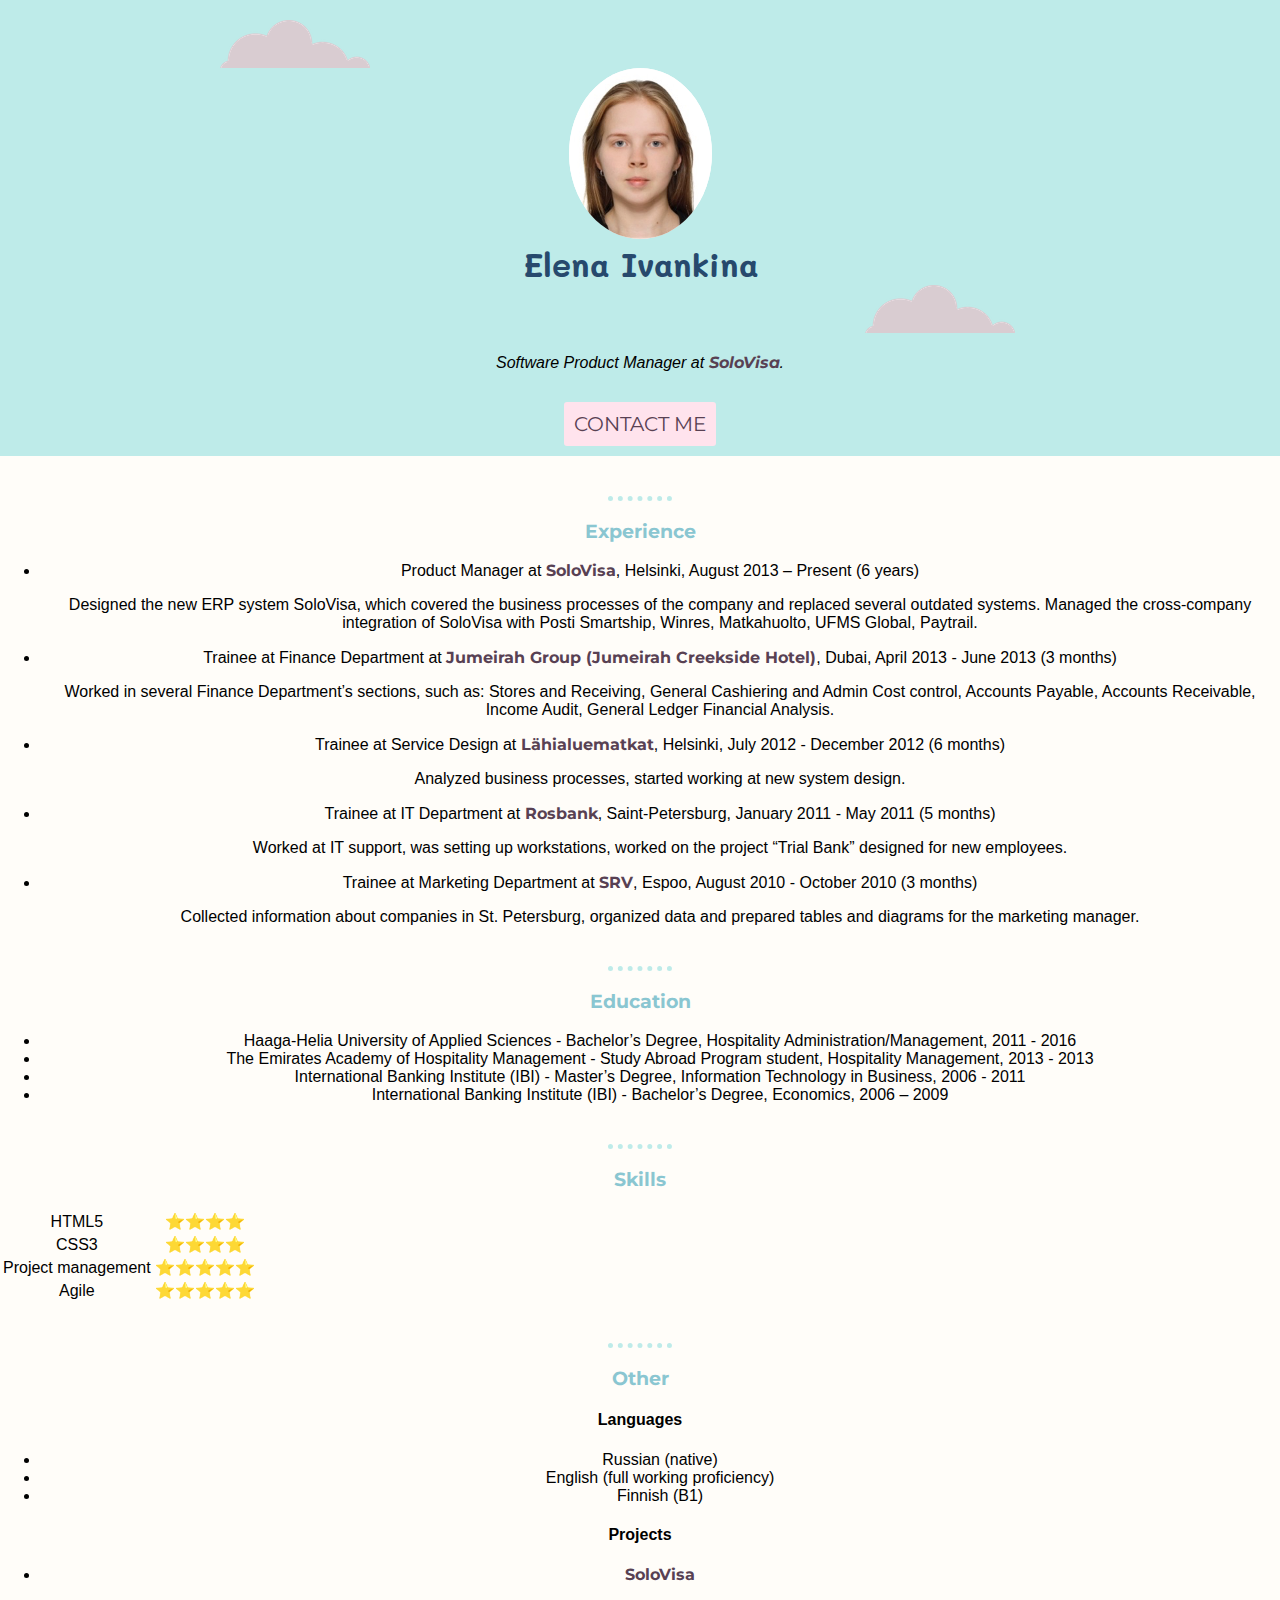
==== index.html @ 60707414 "Added more design again" ====
<!DOCTYPE html>
<html lang="en" dir="ltr">



<head>
  <meta charset="utf-8">
  <title>Elena Ivankina - personal website</title>
  <link rel="stylesheet" href="css/styles.css" type="text/css">
  <link rel="icon" href="img/favicon.ico">
  <link href="https://fonts.googleapis.com/css?family=Mali|Montserrat&display=swap" rel="stylesheet">
</head>

<body>

  <div class="top-container">
    <img src="img/cloud.png" alt="cloud-image" class="top-cloud">
    <img class="id-photo" src="img/Picture1.png" alt="Elena Ivankina picture">
    <h1>Elena Ivankina</h1>
        <img src="img/cloud.png" alt="cloud-image" class="bottom-cloud">
    <p class="subheading"><em>Software Product Manager at <strong><a href="https://solovisa.fi">SoloVisa</a></strong>.</em></p>
    <a href="contacts.html" class="contact-button">CONTACT ME</a>


    <!--  <img src="img/mountain.png" alt="mountain-image">  -->

  </div>

  <div class="middle-container">

  </div>

  <div class="bottom-container">

  </div>


  <hr>

  <h3>Experience</h3>

  <ul>
    <li>Product Manager at <a href="https://solovisa.fi">SoloVisa</a>, Helsinki, August 2013 – Present (6 years)</li>
    <p>Designed the new ERP system SoloVisa, which covered the business processes of the company and replaced several outdated systems. Managed the cross-company integration of SoloVisa with Posti Smartship, Winres,
      Matkahuolto, UFMS Global, Paytrail.</p>
    <li>Trainee at Finance Department at <a href="https://www.jumeirah.com/en/stay/dubai/jumeirah-creekside-hotel">Jumeirah Group (Jumeirah Creekside Hotel)</a>, Dubai, April 2013 - June 2013 (3 months)</li>
    <p>Worked in several Finance Department’s sections, such as: Stores and Receiving, General Cashiering and Admin Cost control, Accounts Payable, Accounts Receivable, Income Audit, General Ledger Financial Analysis.</p>
    <li>Trainee at Service Design at <a href="https://www.lahialuematkat.fi/">Lähialuematkat</a>, Helsinki, July 2012 - December 2012 (6 months)</li>
    <p>Analyzed business processes, started working at new system design.</p>
    <li>Trainee at IT Department at <a href="https://www.rosbank.ru/">Rosbank</a>, Saint-Petersburg, January 2011 - May 2011 (5 months)</li>
    <p>Worked at IT support, was setting up workstations, worked on the project “Trial Bank” designed for new employees.</p>
    <li>Trainee at Marketing Department at <a href="https://www.srv.fi/">SRV</a>, Espoo, August 2010 - October 2010 (3 months)</li>
    <p>Collected information about companies in St. Petersburg, organized data and prepared tables and diagrams for the marketing manager.</p>
  </ul>

  <hr>

  <h3>Education</h3>
  <ul>
    <li>Haaga-Helia University of Applied Sciences - Bachelor’s Degree, Hospitality Administration/Management, 2011 - 2016 </li>
    <li>The Emirates Academy of Hospitality Management - Study Abroad Program student, Hospitality Management, 2013 - 2013</li>
    <li>International Banking Institute (IBI) - Master’s Degree, Information Technology in Business, 2006 - 2011</li>
    <li>International Banking Institute (IBI) - Bachelor’s Degree, Economics, 2006 – 2009</li>
  </ul>

  <hr>

  <h3>Skills</h3>

  <table>
    <thead>

    </thead>
    <tbody>
      <tr>
        <td>HTML5</td>
        <td>⭐⭐⭐⭐</td>
      </tr>
      <tr>
        <td>CSS3</td>
        <td>⭐⭐⭐⭐</td>
      </tr>
      <td>Project management</td>
      <td>⭐⭐⭐⭐⭐</td>
      <tr>
        <td>Agile</td>
        <td>⭐⭐⭐⭐⭐</td>
      </tr>
    </tbody>
    <tfoot>

    </tfoot>
  </table>

  <hr>

  <h3>Other</h3>
  <h4>Languages</h4>
  <ul>
    <li>Russian (native)</li>
    <li>English (full working proficiency)</li>
    <li>Finnish (B1)</li>
  </ul>
  <h4>Projects</h4>
  <ul>
    <li><a href="https://solovisa.fi/orders">SoloVisa</a></li>
  </ul>




</body>

</html>
---- css/styles.css ----
/* ############### TAG SELECTORS ############### */
body {
  background-color: #fffdf9;
  font-family: brandon-grotesque, HelveticaNeue-Light, "Helvetica Neue Light", "Helvetica Neue", Helvetica, Arial, "Lucida Grande", sans-serif;
  margin: 0;
  text-align: center;
}

hr {
  border-style: dotted none none;
  border-color: #beebe9;
  border-width: 5px;
  width: 5%;
  margin-top: 40px;
}

h1 {
  color: #27496d;
  margin-top: 0;
  margin-bottom: 0;
  font-family: 'Mali', cursive;
}

h3 {
  color: #8ac6d1;
  font-family: 'Montserrat', sans-serif;
}

h2 {
  font-family: 'Montserrat', sans-serif;
}

a {
  color: #584153;
  font-family: 'Montserrat', sans-serif;
  text-decoration: none;
  font-weight: bold;
}

a:hover {
  color: #af8baf;
}

/* ############### CLASS SELECTORS ############### */
.id-photo {
  border-radius: 100%;
  background-color: #ffffff;
  margin-top: 0;
  z-index: 2;
}

.contact-button {
  background-color: #ffe3ed;
  padding: 10px;
  text-decoration: none;
  font-size: 20px;
  border-radius: 3px;
  font-weight: normal;
}

.subheading {
  margin-bottom: 40px;
}

.contact-button:hover {
  background-color: #f6acc8;
  color: #584153;
}

.top-container {
  background-color: #beebe9;
  position: relative;
  padding: 20px;
}

.middle-container {}

.bottom-container {}

.bottom-cloud {
  display: inline-block;
  margin: 0;
  left: 300px;
  position: relative;
}

.top-cloud {
  display: block;
  margin: 0;
  left: 200px;
  position: relative;
}
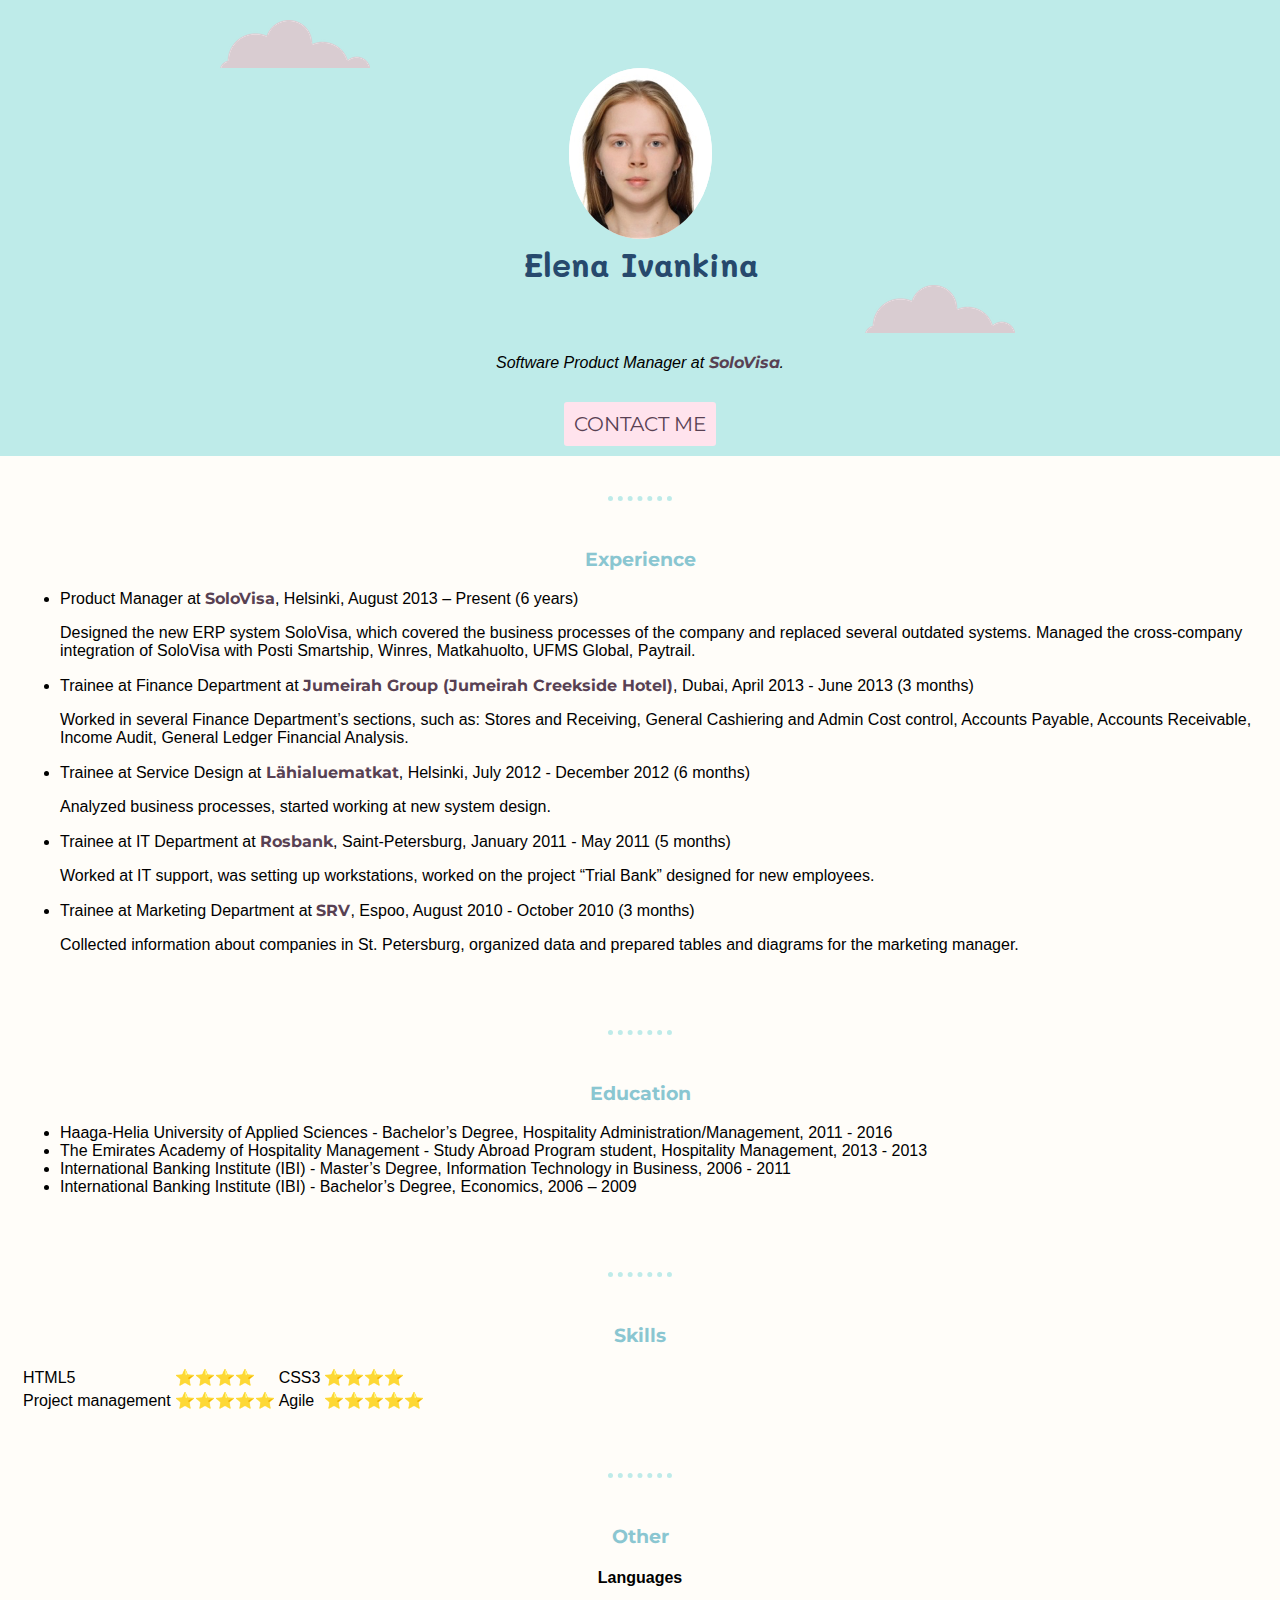
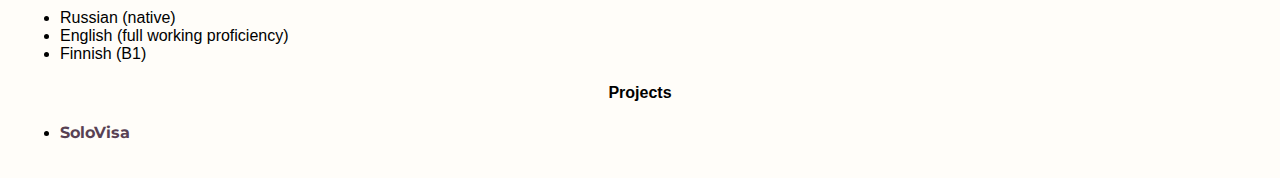
==== commit 9894373d: "Put texts into divs" ====
--- a/index.html
+++ b/index.html
@@ -1,7 +1,5 @@
 <!DOCTYPE html>
 <html lang="en" dir="ltr">
-
-
 
 <head>
   <meta charset="utf-8">
@@ -17,97 +15,85 @@
     <img src="img/cloud.png" alt="cloud-image" class="top-cloud">
     <img class="id-photo" src="img/Picture1.png" alt="Elena Ivankina picture">
     <h1>Elena Ivankina</h1>
-        <img src="img/cloud.png" alt="cloud-image" class="bottom-cloud">
+    <img src="img/cloud.png" alt="cloud-image" class="bottom-cloud">
     <p class="subheading"><em>Software Product Manager at <strong><a href="https://solovisa.fi">SoloVisa</a></strong>.</em></p>
     <a href="contacts.html" class="contact-button">CONTACT ME</a>
 
-
-    <!--  <img src="img/mountain.png" alt="mountain-image">  -->
-
   </div>
-
-  <div class="middle-container">
-
-  </div>
-
-  <div class="bottom-container">
-
-  </div>
-
 
   <hr>
 
-  <h3>Experience</h3>
-
-  <ul>
-    <li>Product Manager at <a href="https://solovisa.fi">SoloVisa</a>, Helsinki, August 2013 – Present (6 years)</li>
-    <p>Designed the new ERP system SoloVisa, which covered the business processes of the company and replaced several outdated systems. Managed the cross-company integration of SoloVisa with Posti Smartship, Winres,
-      Matkahuolto, UFMS Global, Paytrail.</p>
-    <li>Trainee at Finance Department at <a href="https://www.jumeirah.com/en/stay/dubai/jumeirah-creekside-hotel">Jumeirah Group (Jumeirah Creekside Hotel)</a>, Dubai, April 2013 - June 2013 (3 months)</li>
-    <p>Worked in several Finance Department’s sections, such as: Stores and Receiving, General Cashiering and Admin Cost control, Accounts Payable, Accounts Receivable, Income Audit, General Ledger Financial Analysis.</p>
-    <li>Trainee at Service Design at <a href="https://www.lahialuematkat.fi/">Lähialuematkat</a>, Helsinki, July 2012 - December 2012 (6 months)</li>
-    <p>Analyzed business processes, started working at new system design.</p>
-    <li>Trainee at IT Department at <a href="https://www.rosbank.ru/">Rosbank</a>, Saint-Petersburg, January 2011 - May 2011 (5 months)</li>
-    <p>Worked at IT support, was setting up workstations, worked on the project “Trial Bank” designed for new employees.</p>
-    <li>Trainee at Marketing Department at <a href="https://www.srv.fi/">SRV</a>, Espoo, August 2010 - October 2010 (3 months)</li>
-    <p>Collected information about companies in St. Petersburg, organized data and prepared tables and diagrams for the marketing manager.</p>
-  </ul>
+  <div class="experience-container">
+    <h3>Experience</h3>
+    <ul>
+      <li>Product Manager at <a href="https://solovisa.fi">SoloVisa</a>, Helsinki, August 2013 – Present (6 years)</li>
+      <p>Designed the new ERP system SoloVisa, which covered the business processes of the company and replaced several outdated systems. Managed the cross-company integration of SoloVisa with Posti Smartship, Winres,
+        Matkahuolto, UFMS Global, Paytrail.</p>
+      <li>Trainee at Finance Department at <a href="https://www.jumeirah.com/en/stay/dubai/jumeirah-creekside-hotel">Jumeirah Group (Jumeirah Creekside Hotel)</a>, Dubai, April 2013 - June 2013 (3 months)</li>
+      <p>Worked in several Finance Department’s sections, such as: Stores and Receiving, General Cashiering and Admin Cost control, Accounts Payable, Accounts Receivable, Income Audit, General Ledger Financial Analysis.</p>
+      <li>Trainee at Service Design at <a href="https://www.lahialuematkat.fi/">Lähialuematkat</a>, Helsinki, July 2012 - December 2012 (6 months)</li>
+      <p>Analyzed business processes, started working at new system design.</p>
+      <li>Trainee at IT Department at <a href="https://www.rosbank.ru/">Rosbank</a>, Saint-Petersburg, January 2011 - May 2011 (5 months)</li>
+      <p>Worked at IT support, was setting up workstations, worked on the project “Trial Bank” designed for new employees.</p>
+      <li>Trainee at Marketing Department at <a href="https://www.srv.fi/">SRV</a>, Espoo, August 2010 - October 2010 (3 months)</li>
+      <p>Collected information about companies in St. Petersburg, organized data and prepared tables and diagrams for the marketing manager.</p>
+    </ul>
+  </div>
 
   <hr>
 
-  <h3>Education</h3>
-  <ul>
-    <li>Haaga-Helia University of Applied Sciences - Bachelor’s Degree, Hospitality Administration/Management, 2011 - 2016 </li>
-    <li>The Emirates Academy of Hospitality Management - Study Abroad Program student, Hospitality Management, 2013 - 2013</li>
-    <li>International Banking Institute (IBI) - Master’s Degree, Information Technology in Business, 2006 - 2011</li>
-    <li>International Banking Institute (IBI) - Bachelor’s Degree, Economics, 2006 – 2009</li>
-  </ul>
+  <div class="education-container">
+    <h3>Education</h3>
+    <ul>
+      <li>Haaga-Helia University of Applied Sciences - Bachelor’s Degree, Hospitality Administration/Management, 2011 - 2016 </li>
+      <li>The Emirates Academy of Hospitality Management - Study Abroad Program student, Hospitality Management, 2013 - 2013</li>
+      <li>International Banking Institute (IBI) - Master’s Degree, Information Technology in Business, 2006 - 2011</li>
+      <li>International Banking Institute (IBI) - Bachelor’s Degree, Economics, 2006 – 2009</li>
+    </ul>
+  </div>
 
   <hr>
 
-  <h3>Skills</h3>
+  <div class="skills-container">
+    <h3>Skills</h3>
 
-  <table>
-    <thead>
+    <table>
+      <thead>
 
-    </thead>
-    <tbody>
-      <tr>
-        <td>HTML5</td>
-        <td>⭐⭐⭐⭐</td>
-      </tr>
-      <tr>
-        <td>CSS3</td>
-        <td>⭐⭐⭐⭐</td>
-      </tr>
-      <td>Project management</td>
-      <td>⭐⭐⭐⭐⭐</td>
-      <tr>
+      </thead>
+      <tbody>
+        <tr>
+          <td>HTML5</td>
+          <td>⭐⭐⭐⭐</td>
+          <td>CSS3</td>
+          <td>⭐⭐⭐⭐</td>
+        </tr>
+        <td>Project management</td>
+        <td>⭐⭐⭐⭐⭐</td>
         <td>Agile</td>
         <td>⭐⭐⭐⭐⭐</td>
-      </tr>
-    </tbody>
-    <tfoot>
+      </tbody>
+      <tfoot>
 
-    </tfoot>
-  </table>
+      </tfoot>
+    </table>
+  </div>
 
   <hr>
 
-  <h3>Other</h3>
-  <h4>Languages</h4>
-  <ul>
-    <li>Russian (native)</li>
-    <li>English (full working proficiency)</li>
-    <li>Finnish (B1)</li>
-  </ul>
-  <h4>Projects</h4>
-  <ul>
-    <li><a href="https://solovisa.fi/orders">SoloVisa</a></li>
-  </ul>
-
-
-
+  <div class="other-container">
+    <h3>Other</h3>
+    <h4>Languages</h4>
+    <ul>
+      <li>Russian (native)</li>
+      <li>English (full working proficiency)</li>
+      <li>Finnish (B1)</li>
+    </ul>
+    <h4>Projects</h4>
+    <ul>
+      <li><a href="https://solovisa.fi/orders">SoloVisa</a></li>
+    </ul>
+  </div>
 
 </body>
 
--- a/css/styles.css
+++ b/css/styles.css
@@ -41,6 +41,14 @@
   color: #af8baf;
 }
 
+ul {
+  text-align: left;
+}
+
+table {
+  text-align: left;
+}
+
 /* ############### CLASS SELECTORS ############### */
 .id-photo {
   border-radius: 100%;
@@ -73,10 +81,25 @@
   padding: 20px;
 }
 
-.middle-container {}
+.experience-container {
+  position: relative;
+  padding: 20px;
+}
 
-.bottom-container {}
+.education-container {
+  position: relative;
+  padding: 20px;
+}
 
+.skills-container {
+  position: relative;
+  padding: 20px;
+}
+
+.other-container {
+  position: relative;
+  padding: 20px;
+}
 .bottom-cloud {
   display: inline-block;
   margin: 0;
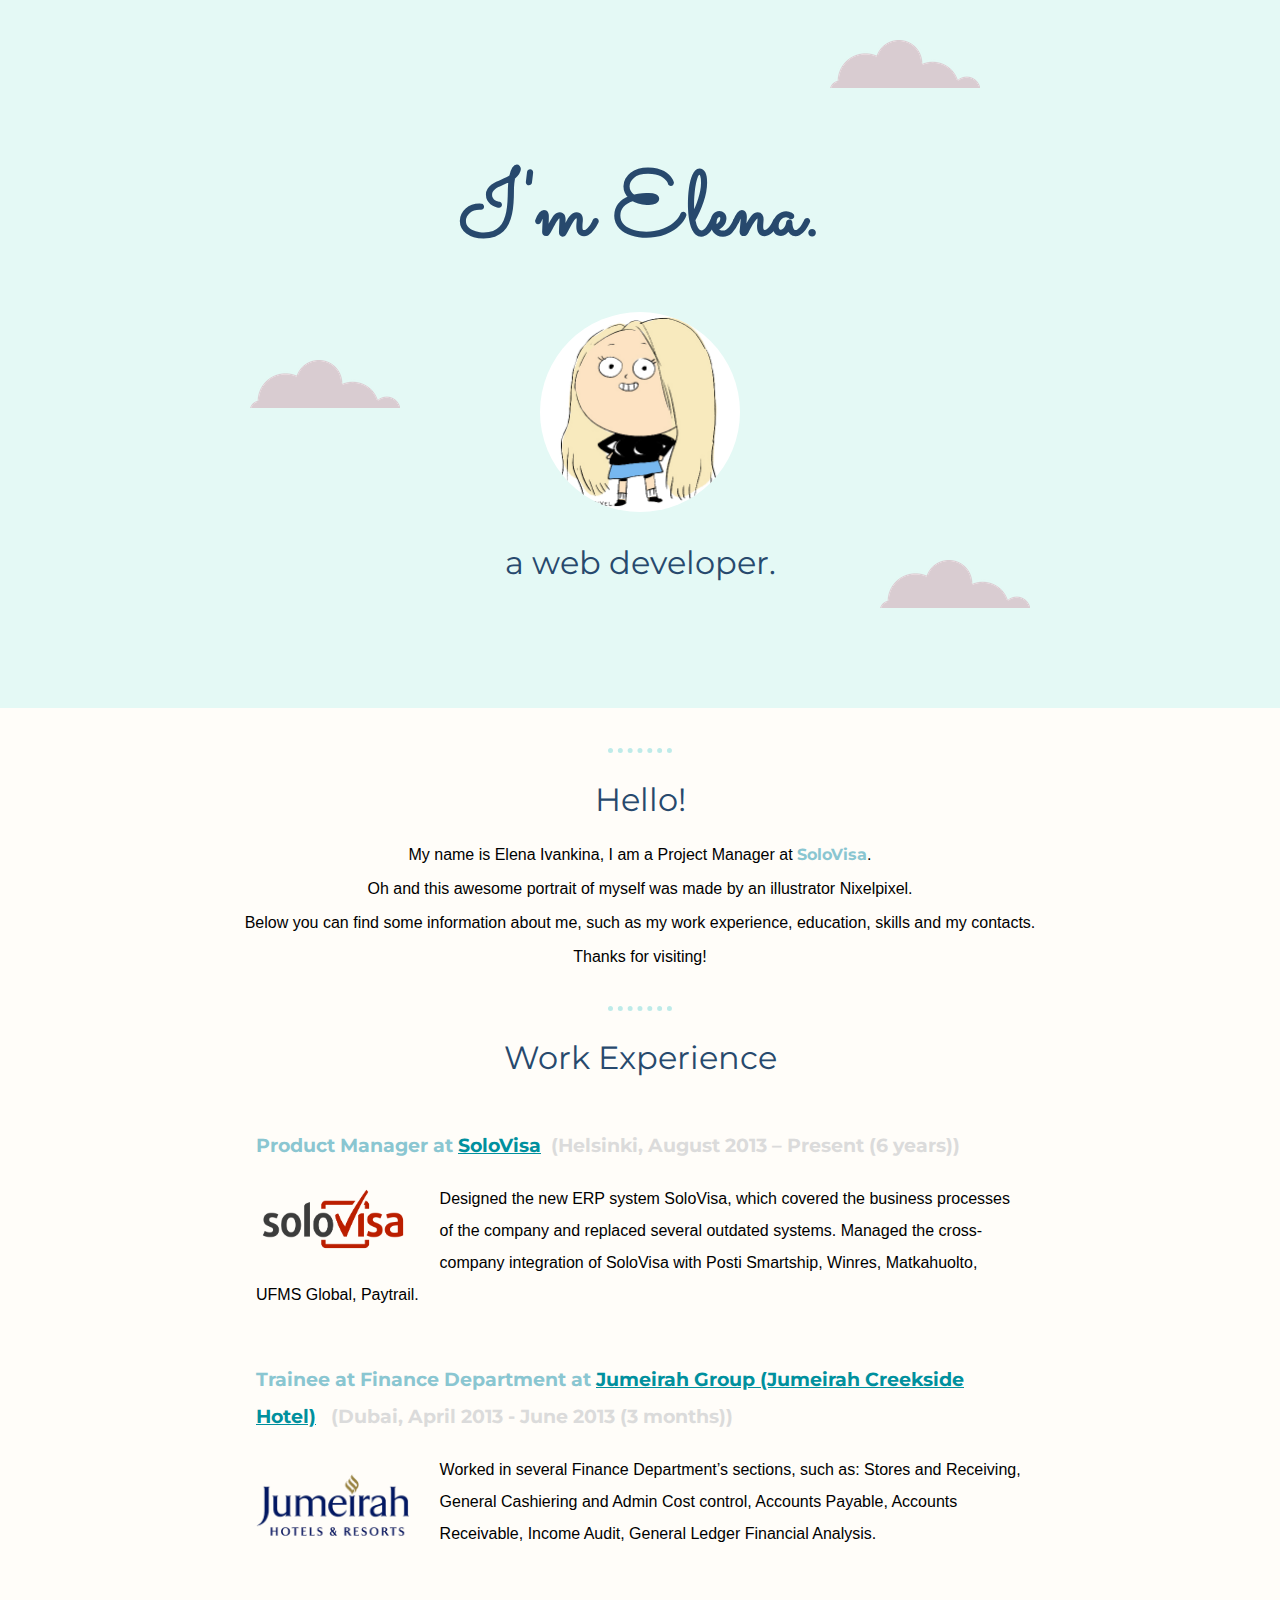
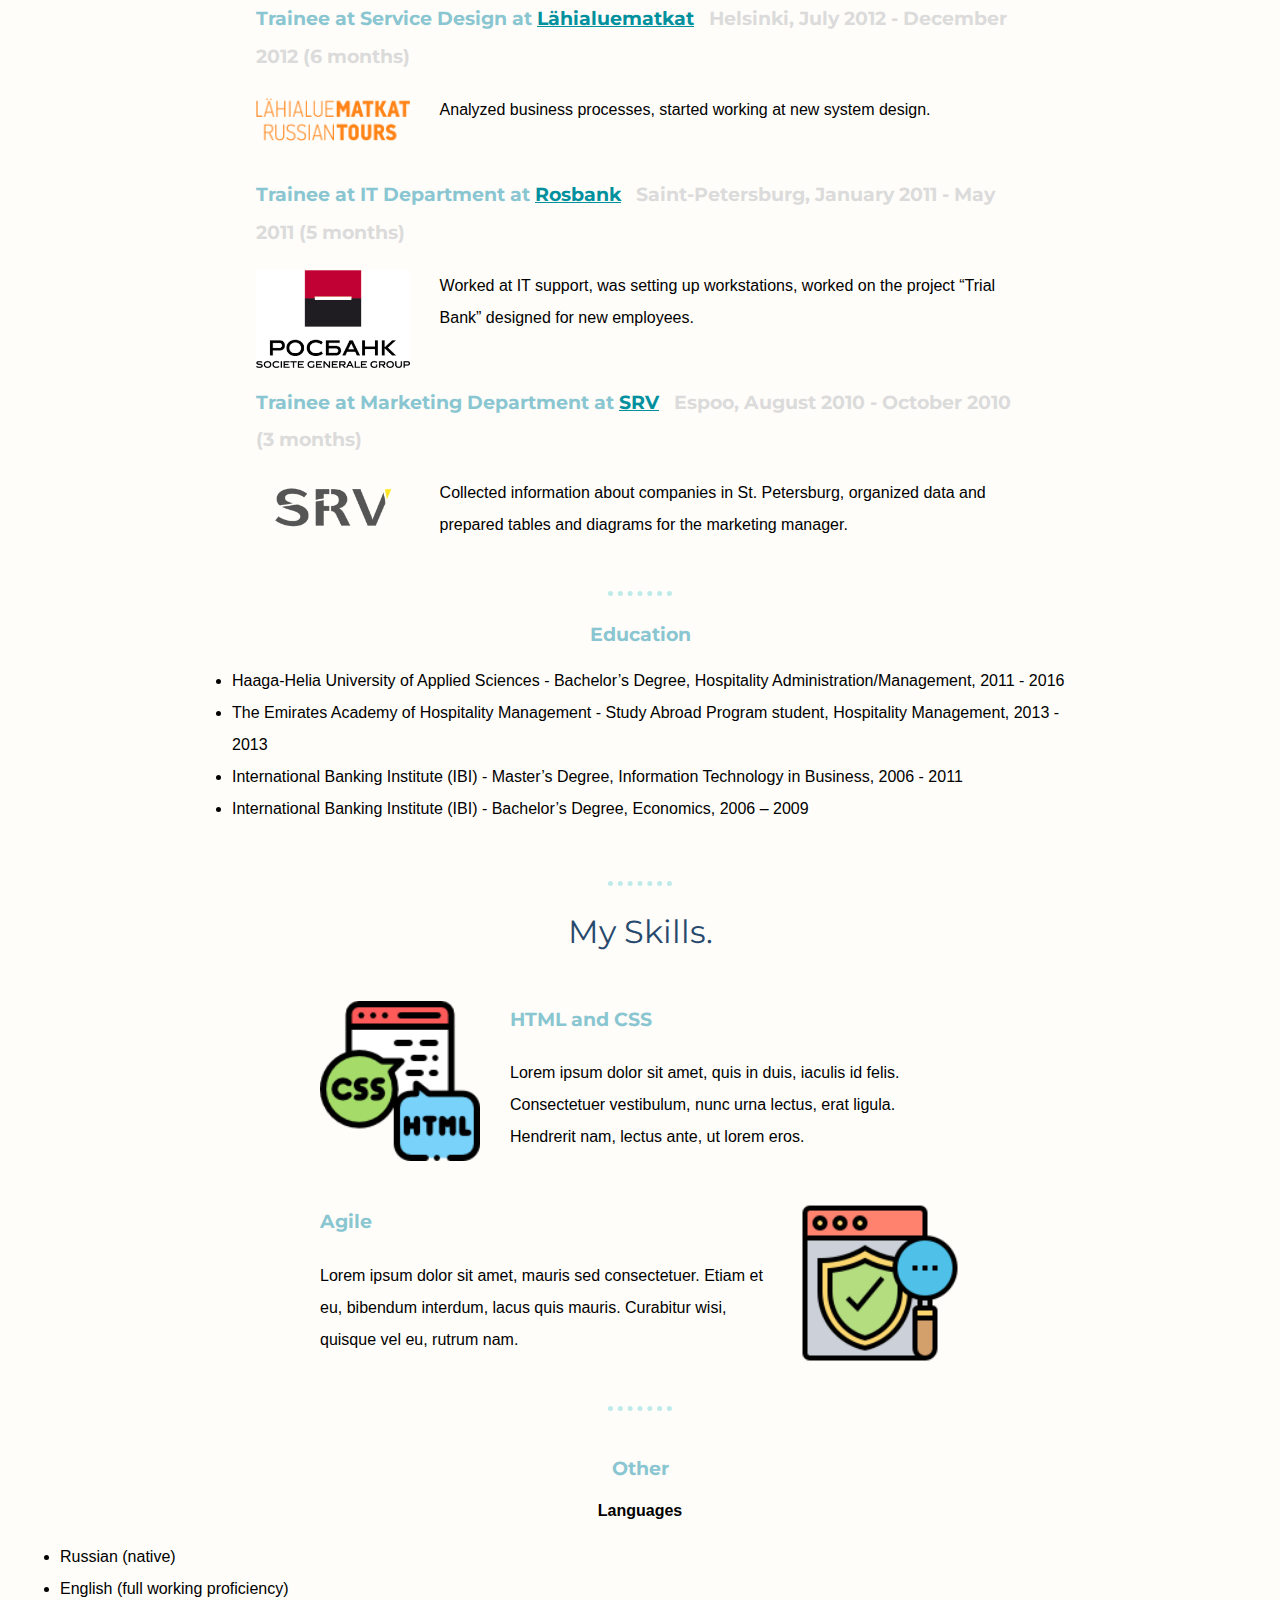
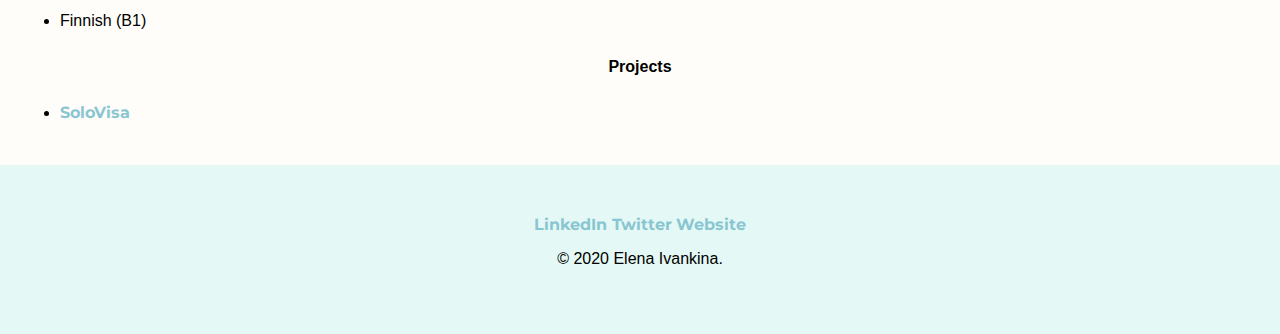
==== commit ef5ce4cd: "Changed top block and experience" ====
--- a/index.html
+++ b/index.html
@@ -6,95 +6,122 @@
   <title>Elena Ivankina - personal website</title>
   <link rel="stylesheet" href="css/styles.css" type="text/css">
   <link rel="icon" href="img/favicon.ico">
-  <link href="https://fonts.googleapis.com/css?family=Mali|Montserrat&display=swap" rel="stylesheet">
+  <link href="https://fonts.googleapis.com/css?family=Mali|Sacramento|Montserrat&display=swap" rel="stylesheet">
 </head>
 
 <body>
 
   <div class="top-container">
     <img src="img/cloud.png" alt="cloud-image" class="top-cloud">
-    <img class="id-photo" src="img/Picture1.png" alt="Elena Ivankina picture">
-    <h1>Elena Ivankina</h1>
+    <div class="title-text">
+      <h1>I'm Elena.</h1>
+      <img class="id-photo" src="img/character.png" alt="mountain-img">
+      <h2>a web developer.</h2>
+    </div>
     <img src="img/cloud.png" alt="cloud-image" class="bottom-cloud">
-    <p class="subheading"><em>Software Product Manager at <strong><a href="https://solovisa.fi">SoloVisa</a></strong>.</em></p>
-    <a href="contacts.html" class="contact-button">CONTACT ME</a>
-
+    <img src="img/cloud.png" alt="cloud-image" class="right-bottom-cloud">
   </div>
 
-  <hr>
+<hr>
 
-  <div class="experience-container">
-    <h3>Experience</h3>
-    <ul>
-      <li>Product Manager at <a href="https://solovisa.fi">SoloVisa</a>, Helsinki, August 2013 – Present (6 years)</li>
-      <p>Designed the new ERP system SoloVisa, which covered the business processes of the company and replaced several outdated systems. Managed the cross-company integration of SoloVisa with Posti Smartship, Winres,
-        Matkahuolto, UFMS Global, Paytrail.</p>
-      <li>Trainee at Finance Department at <a href="https://www.jumeirah.com/en/stay/dubai/jumeirah-creekside-hotel">Jumeirah Group (Jumeirah Creekside Hotel)</a>, Dubai, April 2013 - June 2013 (3 months)</li>
-      <p>Worked in several Finance Department’s sections, such as: Stores and Receiving, General Cashiering and Admin Cost control, Accounts Payable, Accounts Receivable, Income Audit, General Ledger Financial Analysis.</p>
-      <li>Trainee at Service Design at <a href="https://www.lahialuematkat.fi/">Lähialuematkat</a>, Helsinki, July 2012 - December 2012 (6 months)</li>
-      <p>Analyzed business processes, started working at new system design.</p>
-      <li>Trainee at IT Department at <a href="https://www.rosbank.ru/">Rosbank</a>, Saint-Petersburg, January 2011 - May 2011 (5 months)</li>
-      <p>Worked at IT support, was setting up workstations, worked on the project “Trial Bank” designed for new employees.</p>
-      <li>Trainee at Marketing Department at <a href="https://www.srv.fi/">SRV</a>, Espoo, August 2010 - October 2010 (3 months)</li>
-      <p>Collected information about companies in St. Petersburg, organized data and prepared tables and diagrams for the marketing manager.</p>
-    </ul>
+  <div class="middle-container">
+    <div class="profile">
+      <h2>Hello!</h2>
+      <p>My name is Elena Ivankina, I am a Project Manager at <a href="https://solovisa.fi">SoloVisa</a>.</p>
+      <p>Oh and this awesome portrait of myself was made by an illustrator Nixelpixel.</p>
+      <p>Below you can find some information about me, such as my work experience, education, skills and my contacts.</p>
+      <p>Thanks for visiting!</p>
+    </div>
+
+    <hr>
+
+    <div class="experience-container">
+      <h2>Work Experience</h2>
+
+
+      <div class="work-row">
+        <h3>Product Manager at <a href="https://solovisa.fi">SoloVisa</a><span class="subheading">(Helsinki, August 2013 – Present (6 years))</span></h3>
+        <img class="work-image" src="img/solovisa.png" alt="">
+        <p class="description">Designed the new ERP system SoloVisa, which covered the business processes of the company and replaced several outdated systems. Managed the cross-company integration of SoloVisa with Posti Smartship, Winres,
+          Matkahuolto, UFMS Global, Paytrail.</p>
+      </div>
+
+      <div class="work-row">
+        <h3>Trainee at Finance Department at <a href="https://www.jumeirah.com/en/stay/dubai/jumeirah-creekside-hotel">Jumeirah Group (Jumeirah Creekside Hotel)</a> <span class="subheading">(Dubai, April 2013 - June 2013 (3 months))</span></h3>
+        <img class="work-image" src="img/jumeirah.png" alt="">
+        <p class="description">Worked in several Finance Department’s sections, such as: Stores and Receiving, General Cashiering and Admin Cost control, Accounts Payable, Accounts Receivable, Income Audit, General Ledger Financial Analysis.</p>
+      </div>
+
+      <div class="work-row">
+        <h3>Trainee at Service Design at <a href="https://www.lahialuematkat.fi/">Lähialuematkat</a> <span class="subheading">Helsinki, July 2012 - December 2012 (6 months)</span></h3>
+        <img class="work-image" src="img/lahialuematkat.png" alt="">
+        <p class="description">Analyzed business processes, started working at new system design.</p>
+      </div>
+
+      <div class="work-row">
+        <h3>Trainee at IT Department at <a href="https://www.rosbank.ru/">Rosbank</a> <span class="subheading">Saint-Petersburg, January 2011 - May 2011 (5 months)</span></h3>
+        <img class="work-image" src="img/rosbank.png" alt="">
+        <p class="description">Worked at IT support, was setting up workstations, worked on the project “Trial Bank” designed for new employees.</p>
+      </div>
+
+      <div class="work-row">
+        <h3>Trainee at Marketing Department at <a href="https://www.srv.fi/">SRV</a> <span class="subheading">Espoo, August 2010 - October 2010 (3 months)</span></h3>
+        <img class="work-image" src="img/srv.png" alt="">
+        <p class="description">Collected information about companies in St. Petersburg, organized data and prepared tables and diagrams for the marketing manager.</p>
+      </div>
+
+    </div>
+
+    <hr>
+
+    <div class="education-container">
+      <h3>Education</h3>
+      <ul>
+        <li>Haaga-Helia University of Applied Sciences - Bachelor’s Degree, Hospitality Administration/Management, 2011 - 2016 </li>
+        <li>The Emirates Academy of Hospitality Management - Study Abroad Program student, Hospitality Management, 2013 - 2013</li>
+        <li>International Banking Institute (IBI) - Master’s Degree, Information Technology in Business, 2006 - 2011</li>
+        <li>International Banking Institute (IBI) - Bachelor’s Degree, Economics, 2006 – 2009</li>
+      </ul>
+    </div>
+
+    <hr>
+    <div class="skills">
+      <h2>My Skills.</h2>
+      <div class="skill-row">
+        <img class="html-image" src="img/browser.png" alt="">
+        <h3>HTML and CSS</h3>
+        <p>Lorem ipsum dolor sit amet, quis in duis, iaculis id felis. Consectetuer vestibulum, nunc urna lectus, erat ligula. Hendrerit nam, lectus ante, ut lorem eros.</p>
+      </div>
+      <div class="skill-row">
+        <img class="agile-image" src="img/agile.png" alt="">
+        <h3>Agile</h3>
+        <p>Lorem ipsum dolor sit amet, mauris sed consectetuer. Etiam et eu, bibendum interdum, lacus quis mauris. Curabitur wisi, quisque vel eu, rutrum nam.</p>
+      </div>
+    </div>
+
+    <hr>
+
+    <div class="other-container">
+      <h3>Other</h3>
+      <h4>Languages</h4>
+      <ul>
+        <li>Russian (native)</li>
+        <li>English (full working proficiency)</li>
+        <li>Finnish (B1)</li>
+      </ul>
+      <h4>Projects</h4>
+      <ul>
+        <li><a href="https://solovisa.fi/orders">SoloVisa</a></li>
+      </ul>
+    </div>
   </div>
-
-  <hr>
-
-  <div class="education-container">
-    <h3>Education</h3>
-    <ul>
-      <li>Haaga-Helia University of Applied Sciences - Bachelor’s Degree, Hospitality Administration/Management, 2011 - 2016 </li>
-      <li>The Emirates Academy of Hospitality Management - Study Abroad Program student, Hospitality Management, 2013 - 2013</li>
-      <li>International Banking Institute (IBI) - Master’s Degree, Information Technology in Business, 2006 - 2011</li>
-      <li>International Banking Institute (IBI) - Bachelor’s Degree, Economics, 2006 – 2009</li>
-    </ul>
-  </div>
-
-  <hr>
-
-  <div class="skills-container">
-    <h3>Skills</h3>
-
-    <table>
-      <thead>
-
-      </thead>
-      <tbody>
-        <tr>
-          <td>HTML5</td>
-          <td>⭐⭐⭐⭐</td>
-          <td>CSS3</td>
-          <td>⭐⭐⭐⭐</td>
-        </tr>
-        <td>Project management</td>
-        <td>⭐⭐⭐⭐⭐</td>
-        <td>Agile</td>
-        <td>⭐⭐⭐⭐⭐</td>
-      </tbody>
-      <tfoot>
-
-      </tfoot>
-    </table>
-  </div>
-
-  <hr>
-
-  <div class="other-container">
-    <h3>Other</h3>
-    <h4>Languages</h4>
-    <ul>
-      <li>Russian (native)</li>
-      <li>English (full working proficiency)</li>
-      <li>Finnish (B1)</li>
-    </ul>
-    <h4>Projects</h4>
-    <ul>
-      <li><a href="https://solovisa.fi/orders">SoloVisa</a></li>
-    </ul>
-  </div>
-
 </body>
 
+<footer>
+  <a class="footer-link" href="https://www.linkedin.com/">LinkedIn</a>
+  <a class="footer-link" href="https://twitter.com/">Twitter</a>
+  <a class="footer-link" href="https://www.appbrewery.co/">Website</a>
+  <p>© 2020 Elena Ivankina.</p>
+</footer>
+
 </html>
--- a/css/styles.css
+++ b/css/styles.css
@@ -16,9 +16,16 @@
 
 h1 {
   color: #27496d;
-  margin-top: 0;
-  margin-bottom: 0;
-  font-family: 'Mali', cursive;
+  margin: 50px auto 0 auto;
+  font-family: 'Sacramento', cursive;
+  font-size: 5.625rem;
+}
+
+h2 {
+  font-family: 'Montserrat', sans-serif;
+  font-size: 2rem;
+  color: #27496d;
+  font-weight: normal;
 }
 
 h3 {
@@ -26,15 +33,16 @@
   font-family: 'Montserrat', sans-serif;
 }
 
-h2 {
-  font-family: 'Montserrat', sans-serif;
-}
-
 a {
-  color: #584153;
+  color: #8ac6d1;
   font-family: 'Montserrat', sans-serif;
   text-decoration: none;
   font-weight: bold;
+}
+
+h3 a {
+  color: #00909e;
+  text-decoration: underline;
 }
 
 a:hover {
@@ -43,18 +51,25 @@
 
 ul {
   text-align: left;
+  line-height: 2;
 }
 
 table {
   text-align: left;
 }
 
+footer {
+  background-color: #E4F9F5;
+  position: relative;
+  padding: 50px;
+}
+
 /* ############### CLASS SELECTORS ############### */
 .id-photo {
+  height: 200px;
+  margin: 30px auto 0 auto;
   border-radius: 100%;
   background-color: #ffffff;
-  margin-top: 0;
-  z-index: 2;
 }
 
 .contact-button {
@@ -66,29 +81,28 @@
   font-weight: normal;
 }
 
-.subheading {
-  margin-bottom: 40px;
-}
-
 .contact-button:hover {
   background-color: #f6acc8;
   color: #584153;
 }
 
-.top-container {
-  background-color: #beebe9;
-  position: relative;
-  padding: 20px;
+.subheading {
+  margin-bottom: 40px;
 }
 
-.experience-container {
+.top-container {
+  background-color: #E4F9F5;
   position: relative;
-  padding: 20px;
+  padding-top: 100px;
+  padding-bottom: 100px;
 }
+
+
 
 .education-container {
   position: relative;
-  padding: 20px;
+  width: 70%;
+  display: inline-block;
 }
 
 .skills-container {
@@ -96,20 +110,66 @@
   padding: 20px;
 }
 
+.skill-row {
+  width: 50%;
+  margin: 50px auto;
+  text-align: left;
+  line-height: 2;
+}
+
+.work-row {
+  width: 60%;
+  margin: 50px auto;
+  text-align: left;
+line-height: 2;
+}
+
 .other-container {
   position: relative;
   padding: 20px;
 }
+
 .bottom-cloud {
-  display: inline-block;
-  margin: 0;
-  left: 300px;
-  position: relative;
+  position: absolute;
+  left: 250px;
+  bottom: 300px;
 }
 
+.right-bottom-cloud {
+  position: absolute;
+  right: 250px;
+  bottom: 100px;
+}
 .top-cloud {
-  display: block;
-  margin: 0;
-  left: 200px;
-  position: relative;
+  position: absolute;
+  right: 300px;
+  top: 40px;
 }
+
+.html-image {
+width: 25%;
+float: left;
+margin-right: 30px;
+}
+
+.agile-image {
+  width: 25%;
+  float: right;
+  margin-left: 30px;
+}
+
+.work-image {
+  width: 20%;
+  float: left;
+  margin-right: 30px;
+}
+
+.subheading {
+  color: #dbdbdb;
+  margin: 10px;
+}
+
+.description {
+  text-align: left;
+
+}
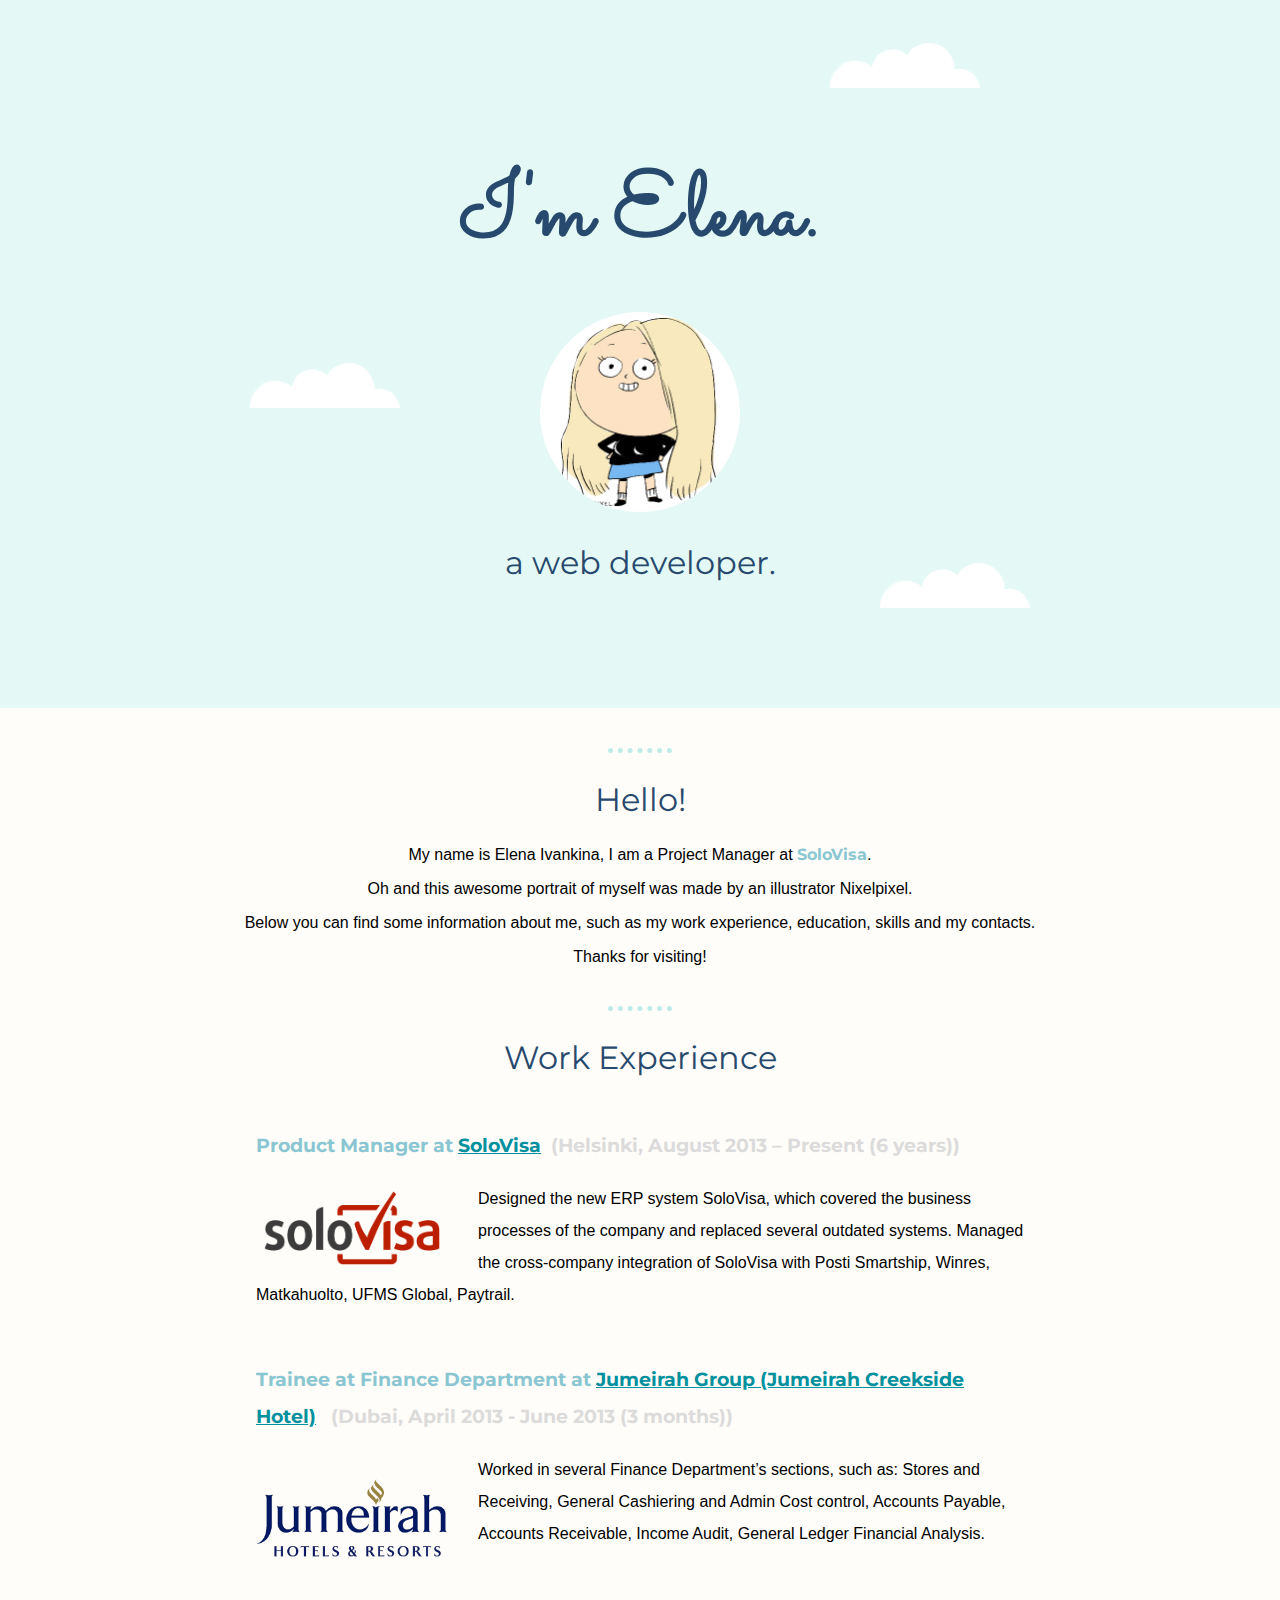
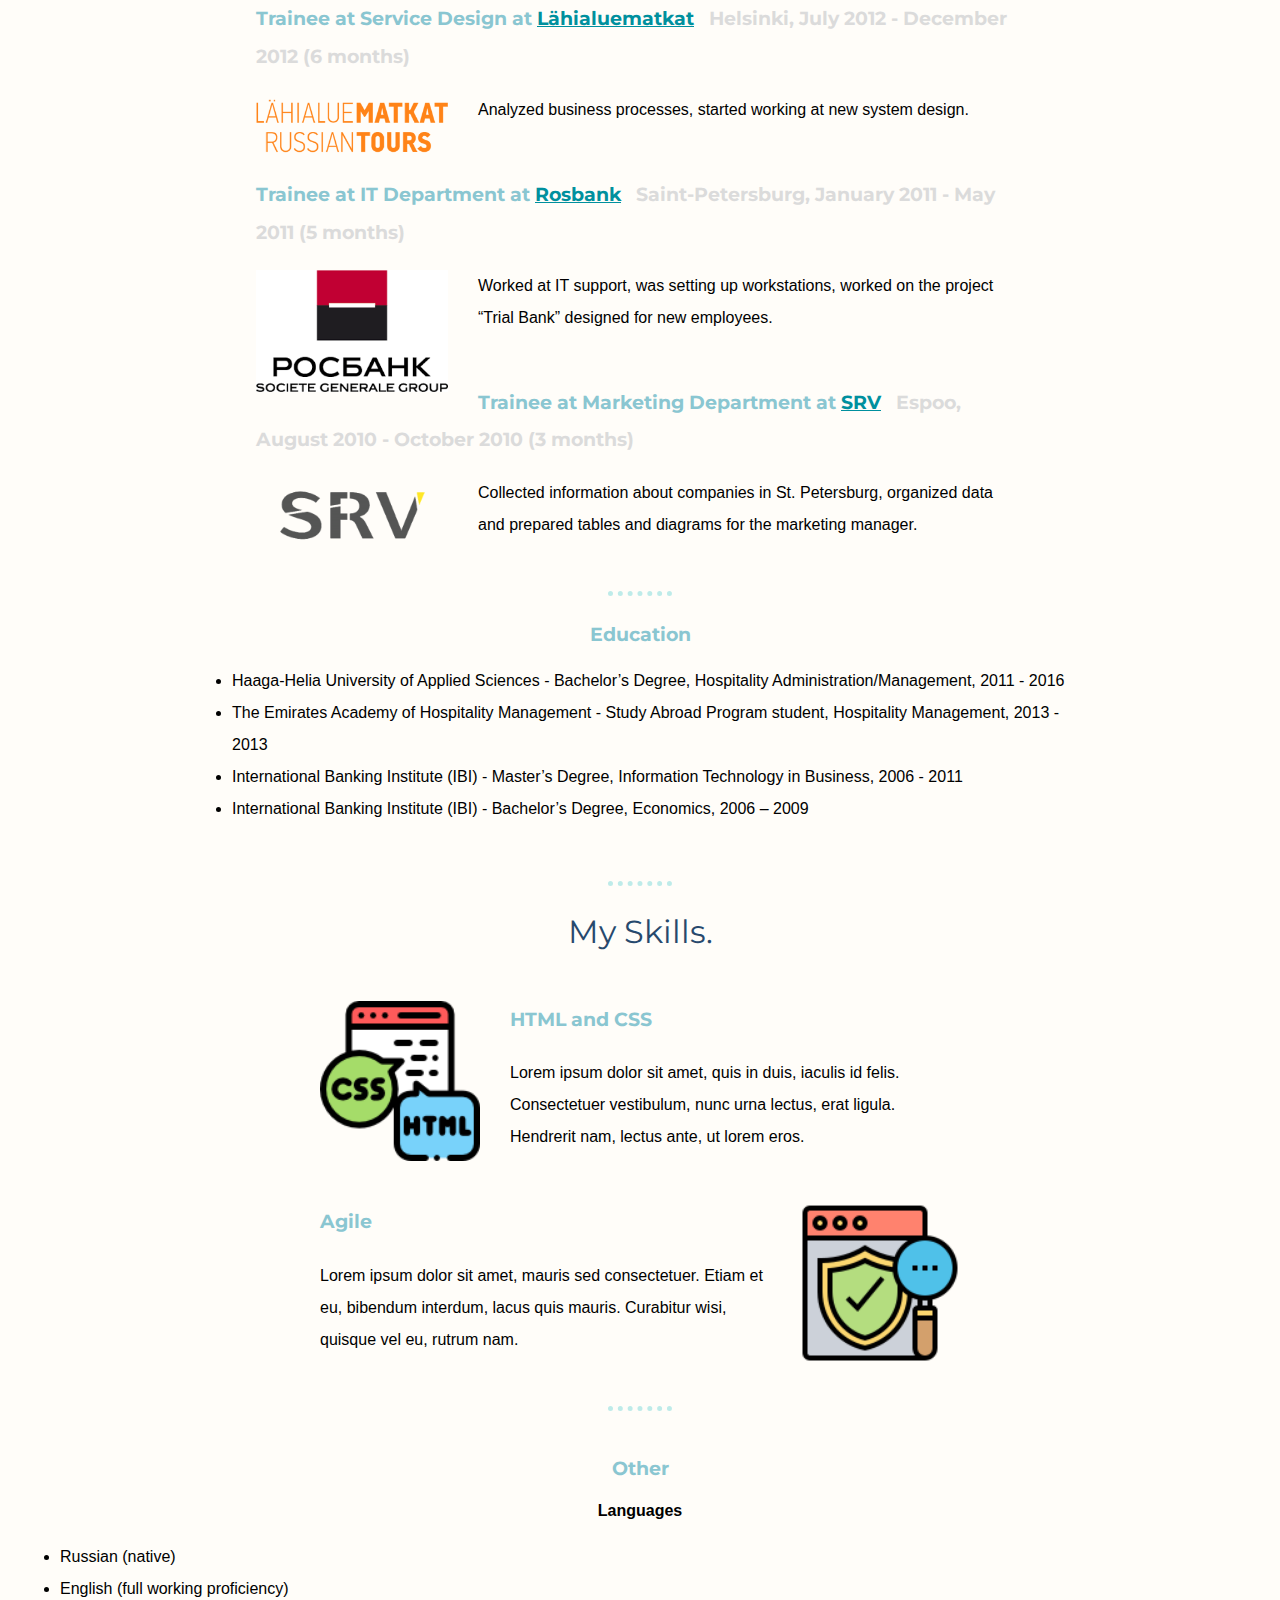
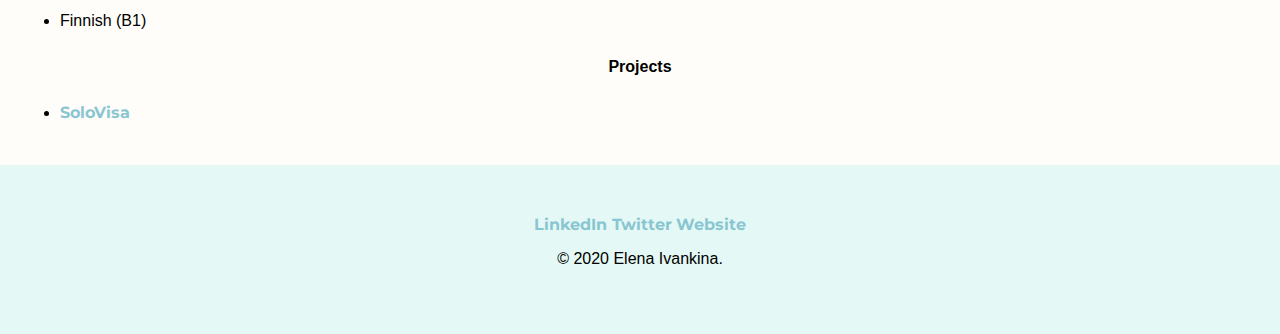
==== commit 3252d669: "Changed top block and experience" ====
--- a/index.html
+++ b/index.html
@@ -12,14 +12,14 @@
 <body>
 
   <div class="top-container">
-    <img src="img/cloud.png" alt="cloud-image" class="top-cloud">
+    <img src="img/mycloud.png" alt="cloud-image" class="top-cloud">
     <div class="title-text">
       <h1>I'm Elena.</h1>
       <img class="id-photo" src="img/character.png" alt="mountain-img">
       <h2>a web developer.</h2>
     </div>
-    <img src="img/cloud.png" alt="cloud-image" class="bottom-cloud">
-    <img src="img/cloud.png" alt="cloud-image" class="right-bottom-cloud">
+    <img src="img/mycloud.png" alt="cloud-image" class="bottom-cloud">
+    <img src="img/mycloud.png" alt="cloud-image" class="right-bottom-cloud">
   </div>
 
 <hr>
--- a/css/styles.css
+++ b/css/styles.css
@@ -159,7 +159,7 @@
 }
 
 .work-image {
-  width: 20%;
+  width: 25%;
   float: left;
   margin-right: 30px;
 }
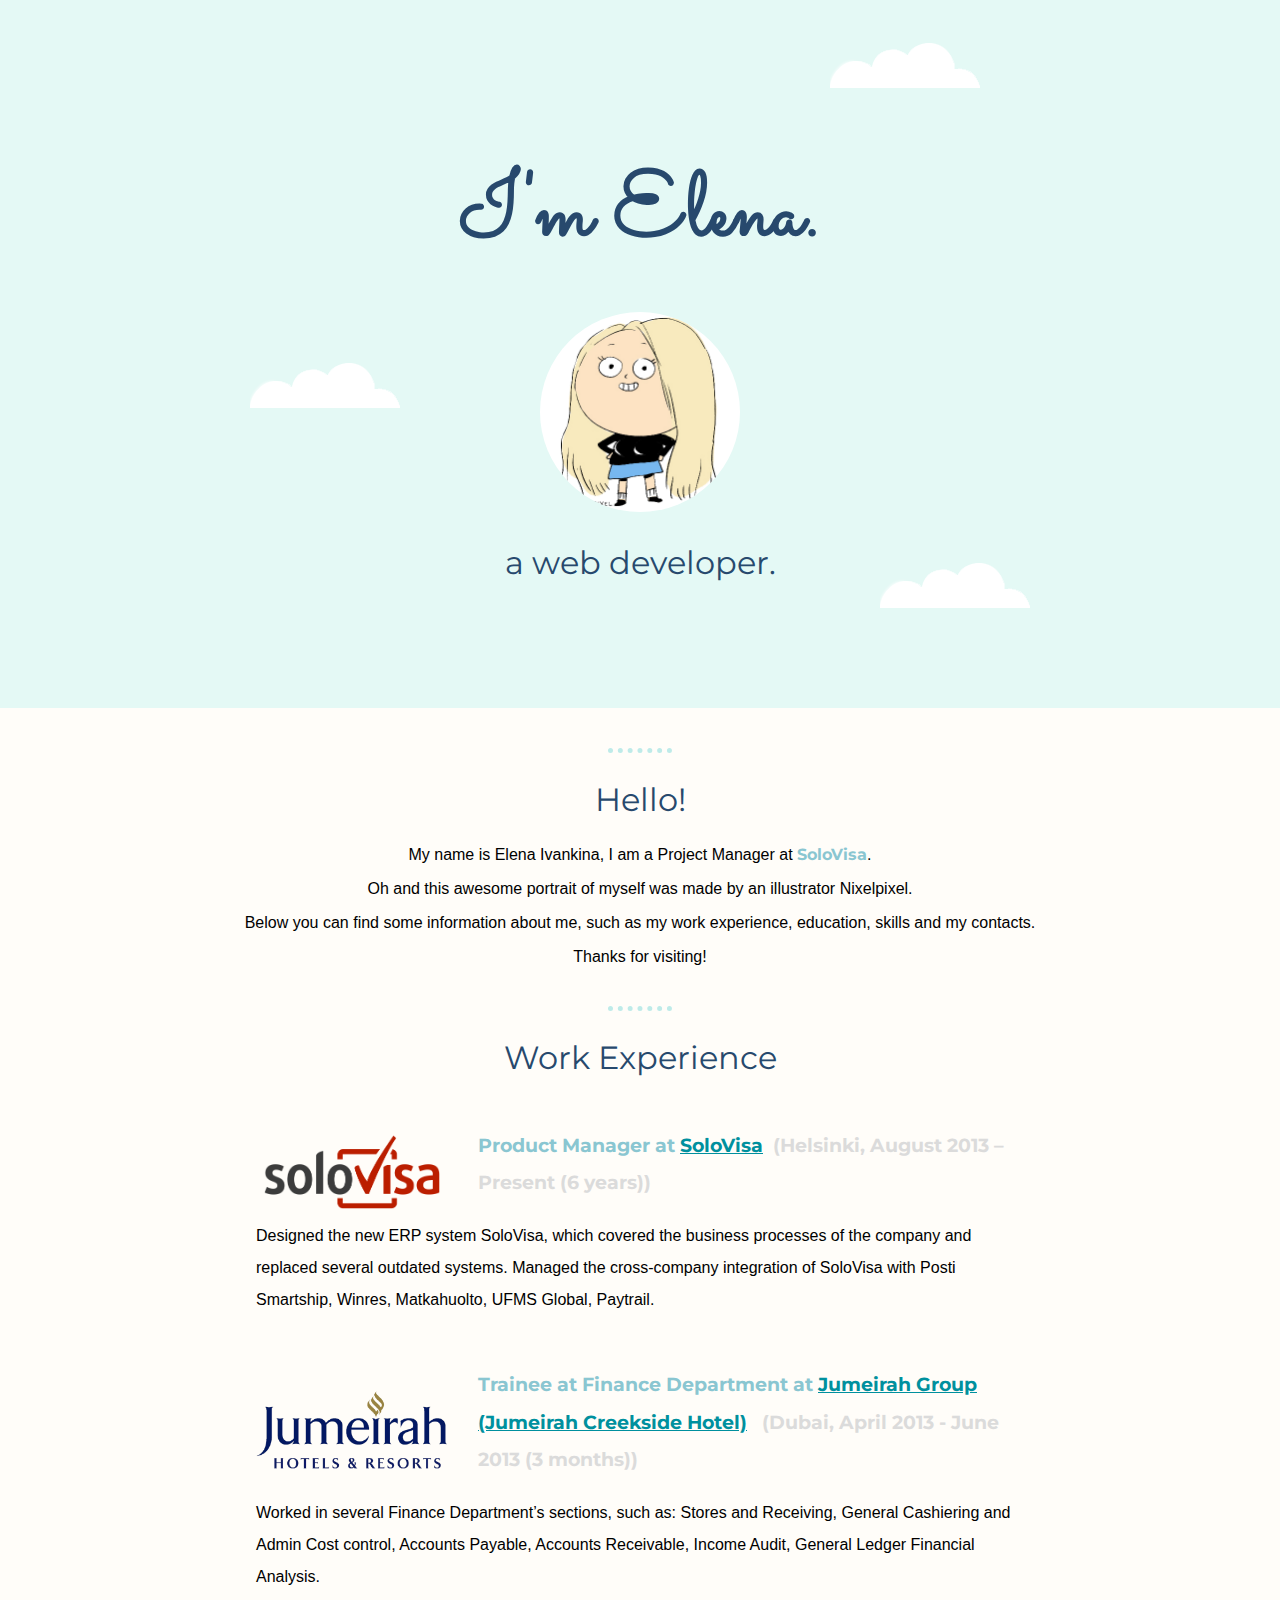
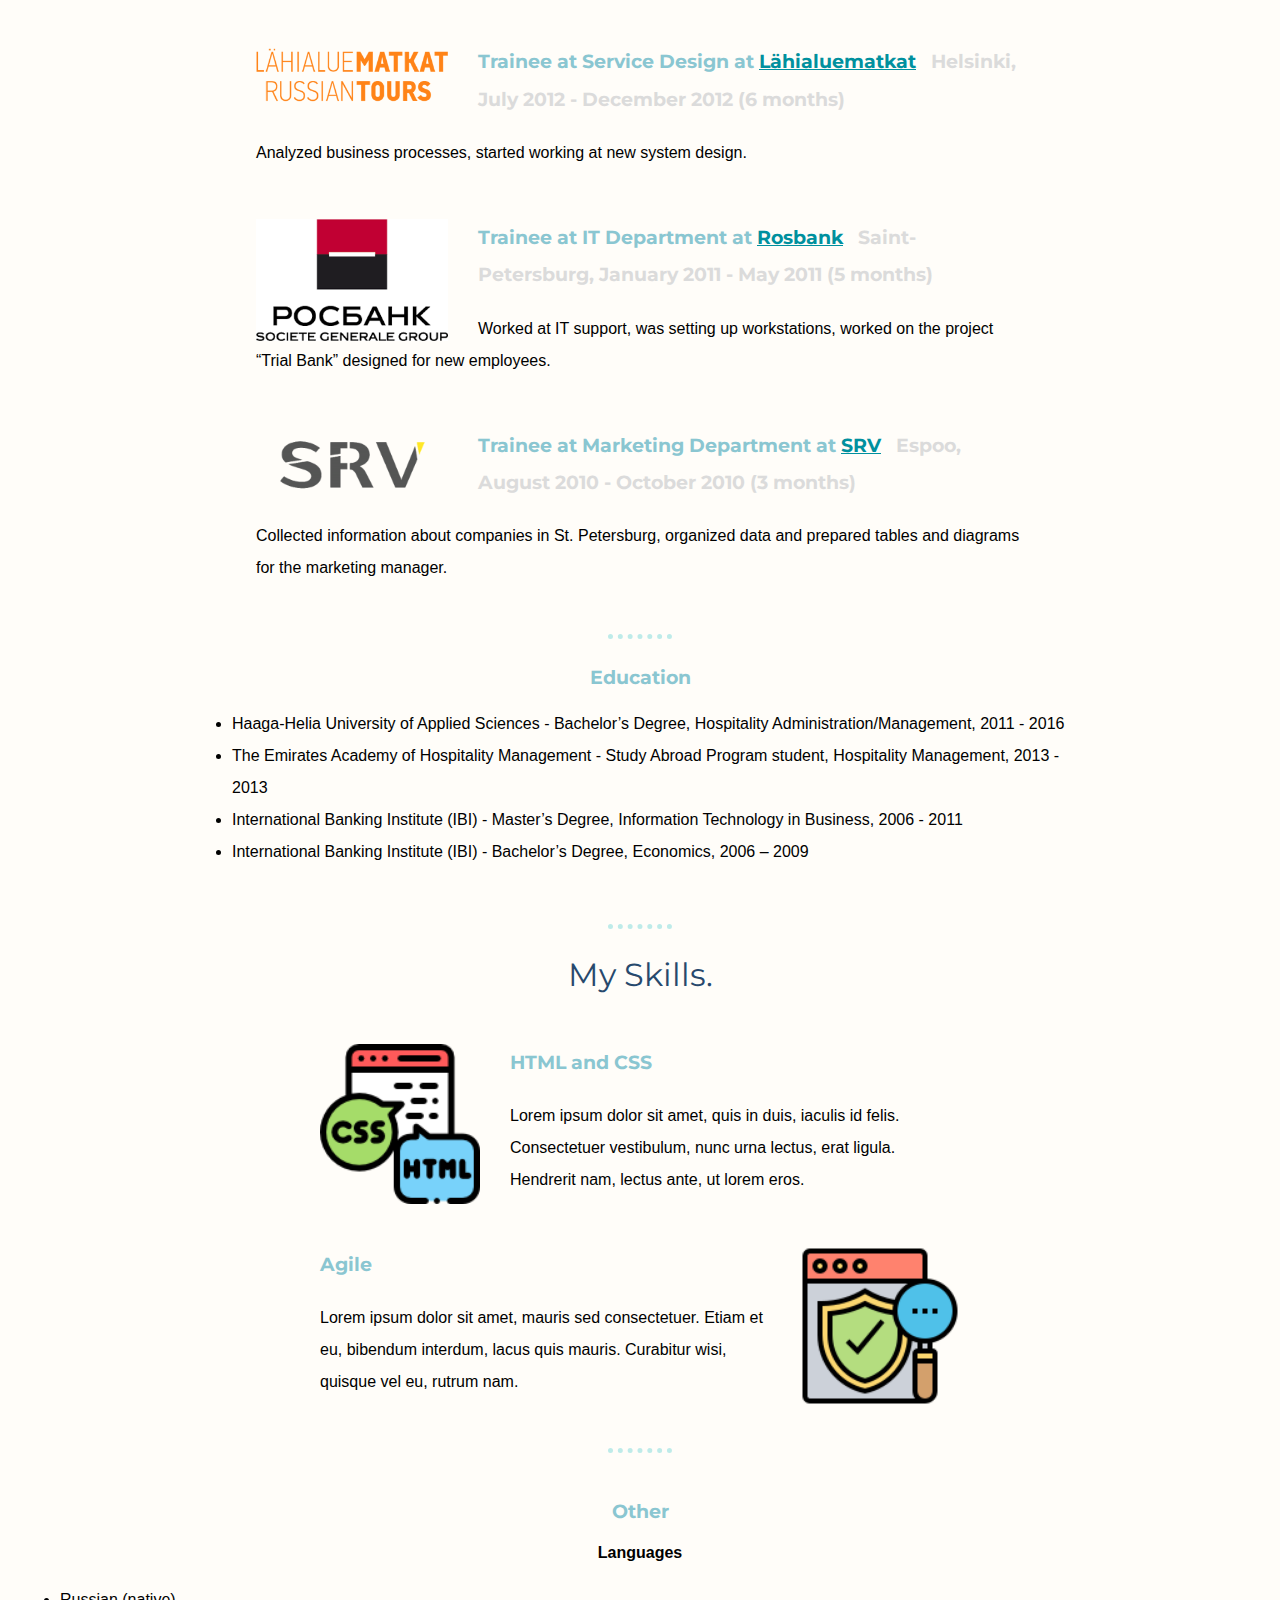
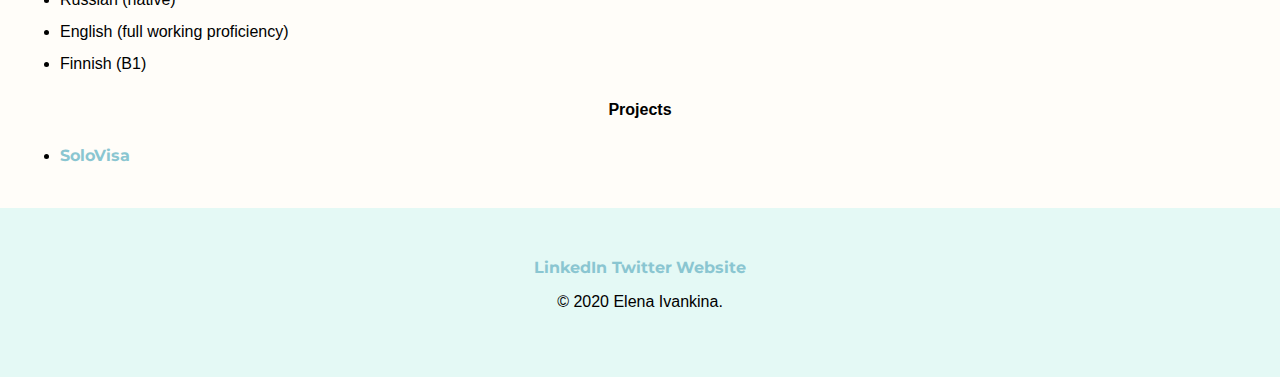
==== commit 4b4d4f9d: "Experience block changed" ====
--- a/index.html
+++ b/index.html
@@ -40,33 +40,38 @@
 
 
       <div class="work-row">
+        <img class="work-image" src="img/solovisa.png" alt="">
         <h3>Product Manager at <a href="https://solovisa.fi">SoloVisa</a><span class="subheading">(Helsinki, August 2013 – Present (6 years))</span></h3>
-        <img class="work-image" src="img/solovisa.png" alt="">
+
         <p class="description">Designed the new ERP system SoloVisa, which covered the business processes of the company and replaced several outdated systems. Managed the cross-company integration of SoloVisa with Posti Smartship, Winres,
           Matkahuolto, UFMS Global, Paytrail.</p>
       </div>
 
       <div class="work-row">
+          <img class="work-image" src="img/jumeirah.png" alt="">
         <h3>Trainee at Finance Department at <a href="https://www.jumeirah.com/en/stay/dubai/jumeirah-creekside-hotel">Jumeirah Group (Jumeirah Creekside Hotel)</a> <span class="subheading">(Dubai, April 2013 - June 2013 (3 months))</span></h3>
-        <img class="work-image" src="img/jumeirah.png" alt="">
+
         <p class="description">Worked in several Finance Department’s sections, such as: Stores and Receiving, General Cashiering and Admin Cost control, Accounts Payable, Accounts Receivable, Income Audit, General Ledger Financial Analysis.</p>
       </div>
 
       <div class="work-row">
+          <img class="work-image" src="img/lahialuematkat.png" alt="">
         <h3>Trainee at Service Design at <a href="https://www.lahialuematkat.fi/">Lähialuematkat</a> <span class="subheading">Helsinki, July 2012 - December 2012 (6 months)</span></h3>
-        <img class="work-image" src="img/lahialuematkat.png" alt="">
+
         <p class="description">Analyzed business processes, started working at new system design.</p>
       </div>
 
       <div class="work-row">
+        <img class="work-image" src="img/rosbank.png" alt="">
         <h3>Trainee at IT Department at <a href="https://www.rosbank.ru/">Rosbank</a> <span class="subheading">Saint-Petersburg, January 2011 - May 2011 (5 months)</span></h3>
-        <img class="work-image" src="img/rosbank.png" alt="">
+
         <p class="description">Worked at IT support, was setting up workstations, worked on the project “Trial Bank” designed for new employees.</p>
       </div>
 
       <div class="work-row">
+        <img class="work-image" src="img/srv.png" alt="">
         <h3>Trainee at Marketing Department at <a href="https://www.srv.fi/">SRV</a> <span class="subheading">Espoo, August 2010 - October 2010 (3 months)</span></h3>
-        <img class="work-image" src="img/srv.png" alt="">
+
         <p class="description">Collected information about companies in St. Petersburg, organized data and prepared tables and diagrams for the marketing manager.</p>
       </div>
 
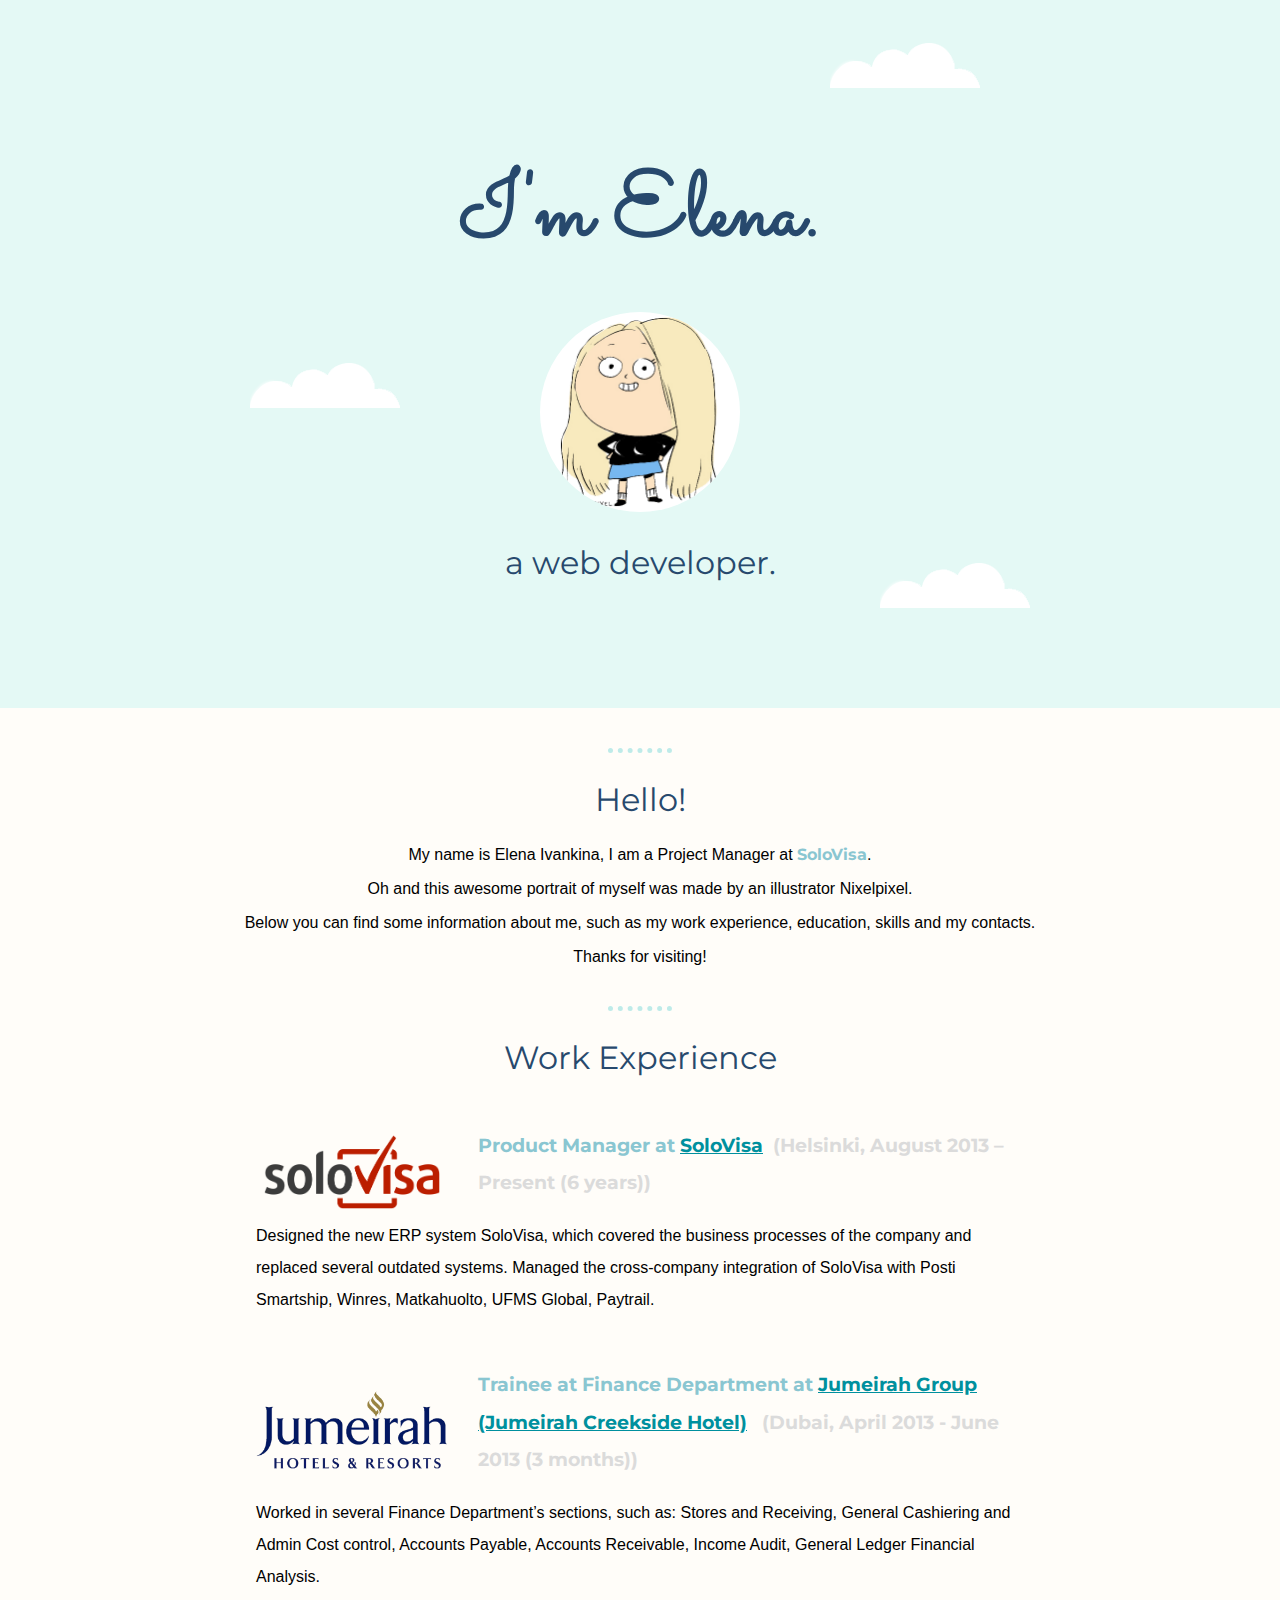
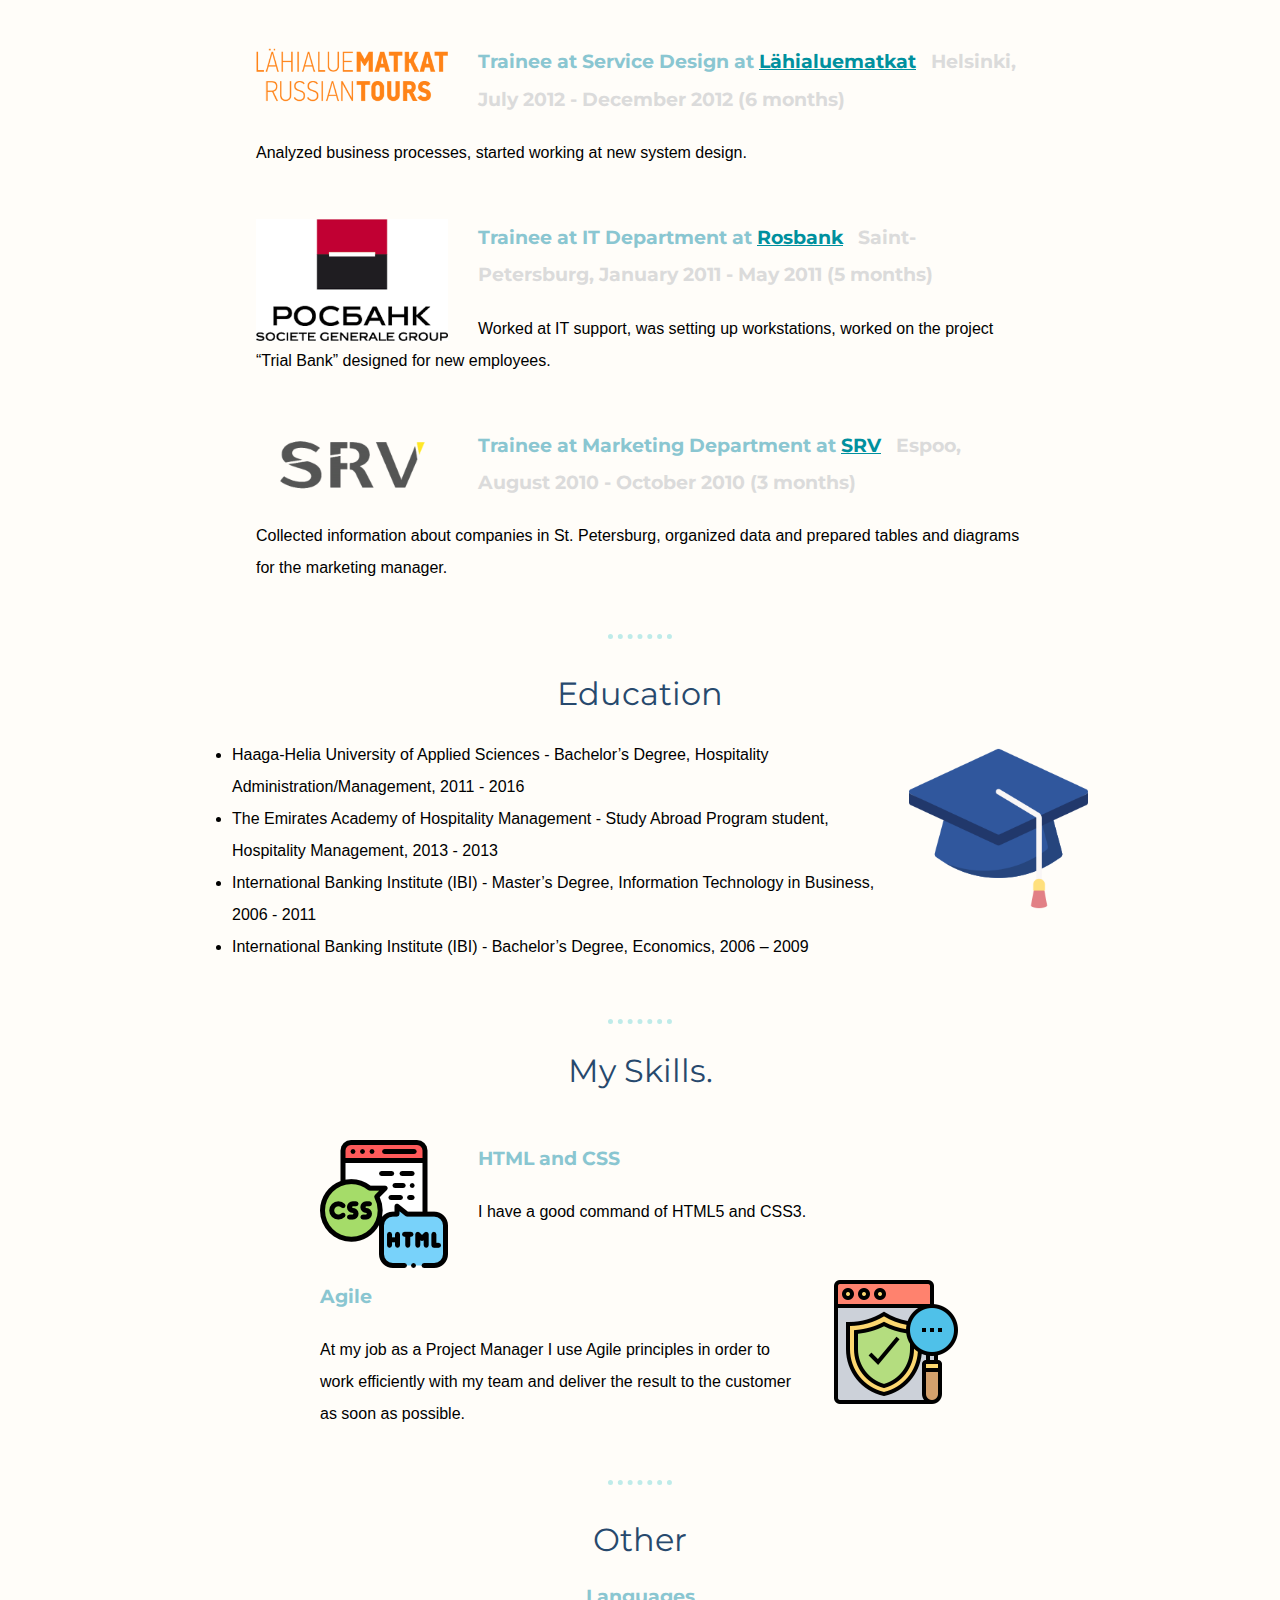
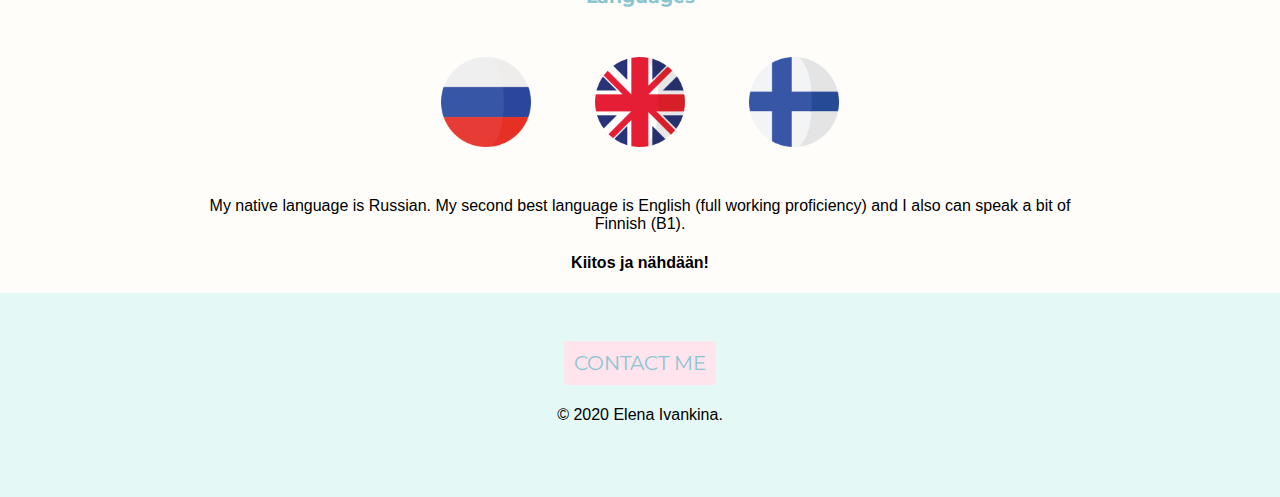
==== commit ff4bb64d: "Almost finished" ====
--- a/index.html
+++ b/index.html
@@ -22,7 +22,7 @@
     <img src="img/mycloud.png" alt="cloud-image" class="right-bottom-cloud">
   </div>
 
-<hr>
+  <hr>
 
   <div class="middle-container">
     <div class="profile">
@@ -48,14 +48,14 @@
       </div>
 
       <div class="work-row">
-          <img class="work-image" src="img/jumeirah.png" alt="">
+        <img class="work-image" src="img/jumeirah.png" alt="">
         <h3>Trainee at Finance Department at <a href="https://www.jumeirah.com/en/stay/dubai/jumeirah-creekside-hotel">Jumeirah Group (Jumeirah Creekside Hotel)</a> <span class="subheading">(Dubai, April 2013 - June 2013 (3 months))</span></h3>
 
         <p class="description">Worked in several Finance Department’s sections, such as: Stores and Receiving, General Cashiering and Admin Cost control, Accounts Payable, Accounts Receivable, Income Audit, General Ledger Financial Analysis.</p>
       </div>
 
       <div class="work-row">
-          <img class="work-image" src="img/lahialuematkat.png" alt="">
+        <img class="work-image" src="img/lahialuematkat.png" alt="">
         <h3>Trainee at Service Design at <a href="https://www.lahialuematkat.fi/">Lähialuematkat</a> <span class="subheading">Helsinki, July 2012 - December 2012 (6 months)</span></h3>
 
         <p class="description">Analyzed business processes, started working at new system design.</p>
@@ -80,7 +80,8 @@
     <hr>
 
     <div class="education-container">
-      <h3>Education</h3>
+      <h2>Education</h2>
+      <img class="education-image" src="img/education.png" alt="">
       <ul>
         <li>Haaga-Helia University of Applied Sciences - Bachelor’s Degree, Hospitality Administration/Management, 2011 - 2016 </li>
         <li>The Emirates Academy of Hospitality Management - Study Abroad Program student, Hospitality Management, 2013 - 2013</li>
@@ -95,38 +96,34 @@
       <div class="skill-row">
         <img class="html-image" src="img/browser.png" alt="">
         <h3>HTML and CSS</h3>
-        <p>Lorem ipsum dolor sit amet, quis in duis, iaculis id felis. Consectetuer vestibulum, nunc urna lectus, erat ligula. Hendrerit nam, lectus ante, ut lorem eros.</p>
+        <p>I have a good command of HTML5 and CSS3.</p>
       </div>
       <div class="skill-row">
         <img class="agile-image" src="img/agile.png" alt="">
         <h3>Agile</h3>
-        <p>Lorem ipsum dolor sit amet, mauris sed consectetuer. Etiam et eu, bibendum interdum, lacus quis mauris. Curabitur wisi, quisque vel eu, rutrum nam.</p>
+        <p>At my job as a Project Manager I use Agile principles in order to work efficiently with my team and deliver the result to the customer as soon as possible.</p>
       </div>
     </div>
 
     <hr>
 
     <div class="other-container">
-      <h3>Other</h3>
-      <h4>Languages</h4>
-      <ul>
-        <li>Russian (native)</li>
-        <li>English (full working proficiency)</li>
-        <li>Finnish (B1)</li>
-      </ul>
-      <h4>Projects</h4>
-      <ul>
-        <li><a href="https://solovisa.fi/orders">SoloVisa</a></li>
-      </ul>
+      <h2>Other</h2>
+      <h3>Languages</h3>
+      <img class="flags" src="img/rus.png" alt="">
+      <img class="flags" src="img/eng.png" alt="">
+      <img class="flags" src="img/fin.png" alt="">
+      <p>My native language is Russian. My second best language is English (full working proficiency) and I also can speak a bit of Finnish (B1).</p>
+      <h4>Kiitos ja nähdään!</h4>
     </div>
   </div>
+
+
+  <footer>
+    <a class="contact-button" href="contacts.html">CONTACT ME</a>
+    <p>© 2020 Elena Ivankina.</p>
+  </footer>
+
 </body>
 
-<footer>
-  <a class="footer-link" href="https://www.linkedin.com/">LinkedIn</a>
-  <a class="footer-link" href="https://twitter.com/">Twitter</a>
-  <a class="footer-link" href="https://www.appbrewery.co/">Website</a>
-  <p>© 2020 Elena Ivankina.</p>
-</footer>
-
 </html>
--- a/css/styles.css
+++ b/css/styles.css
@@ -62,9 +62,15 @@
   background-color: #E4F9F5;
   position: relative;
   padding: 50px;
+  line-height: 2;
 }
 
 /* ############### CLASS SELECTORS ############### */
+
+.footer-link {
+  margin: 10px;
+}
+
 .id-photo {
   height: 200px;
   margin: 30px auto 0 auto;
@@ -79,6 +85,7 @@
   font-size: 20px;
   border-radius: 3px;
   font-weight: normal;
+  margin: 20px;
 }
 
 .contact-button:hover {
@@ -96,8 +103,6 @@
   padding-top: 100px;
   padding-bottom: 100px;
 }
-
-
 
 .education-container {
   position: relative;
@@ -121,12 +126,13 @@
   width: 60%;
   margin: 50px auto;
   text-align: left;
-line-height: 2;
+  line-height: 2;
 }
 
 .other-container {
   position: relative;
-  padding: 20px;
+  width: 70%;
+  display: inline-block;
 }
 
 .bottom-cloud {
@@ -140,6 +146,7 @@
   right: 250px;
   bottom: 100px;
 }
+
 .top-cloud {
   position: absolute;
   right: 300px;
@@ -147,13 +154,19 @@
 }
 
 .html-image {
-width: 25%;
-float: left;
-margin-right: 30px;
+  width: 20%;
+  float: left;
+  margin-right: 30px;
 }
 
 .agile-image {
-  width: 25%;
+  width: 20%;
+  float: right;
+  margin-left: 30px;
+}
+
+.education-image {
+  width: 20%;
   float: right;
   margin-left: 30px;
 }
@@ -171,5 +184,9 @@
 
 .description {
   text-align: left;
+}
 
+.flags {
+  width: 10%;
+  margin: 30px;
 }
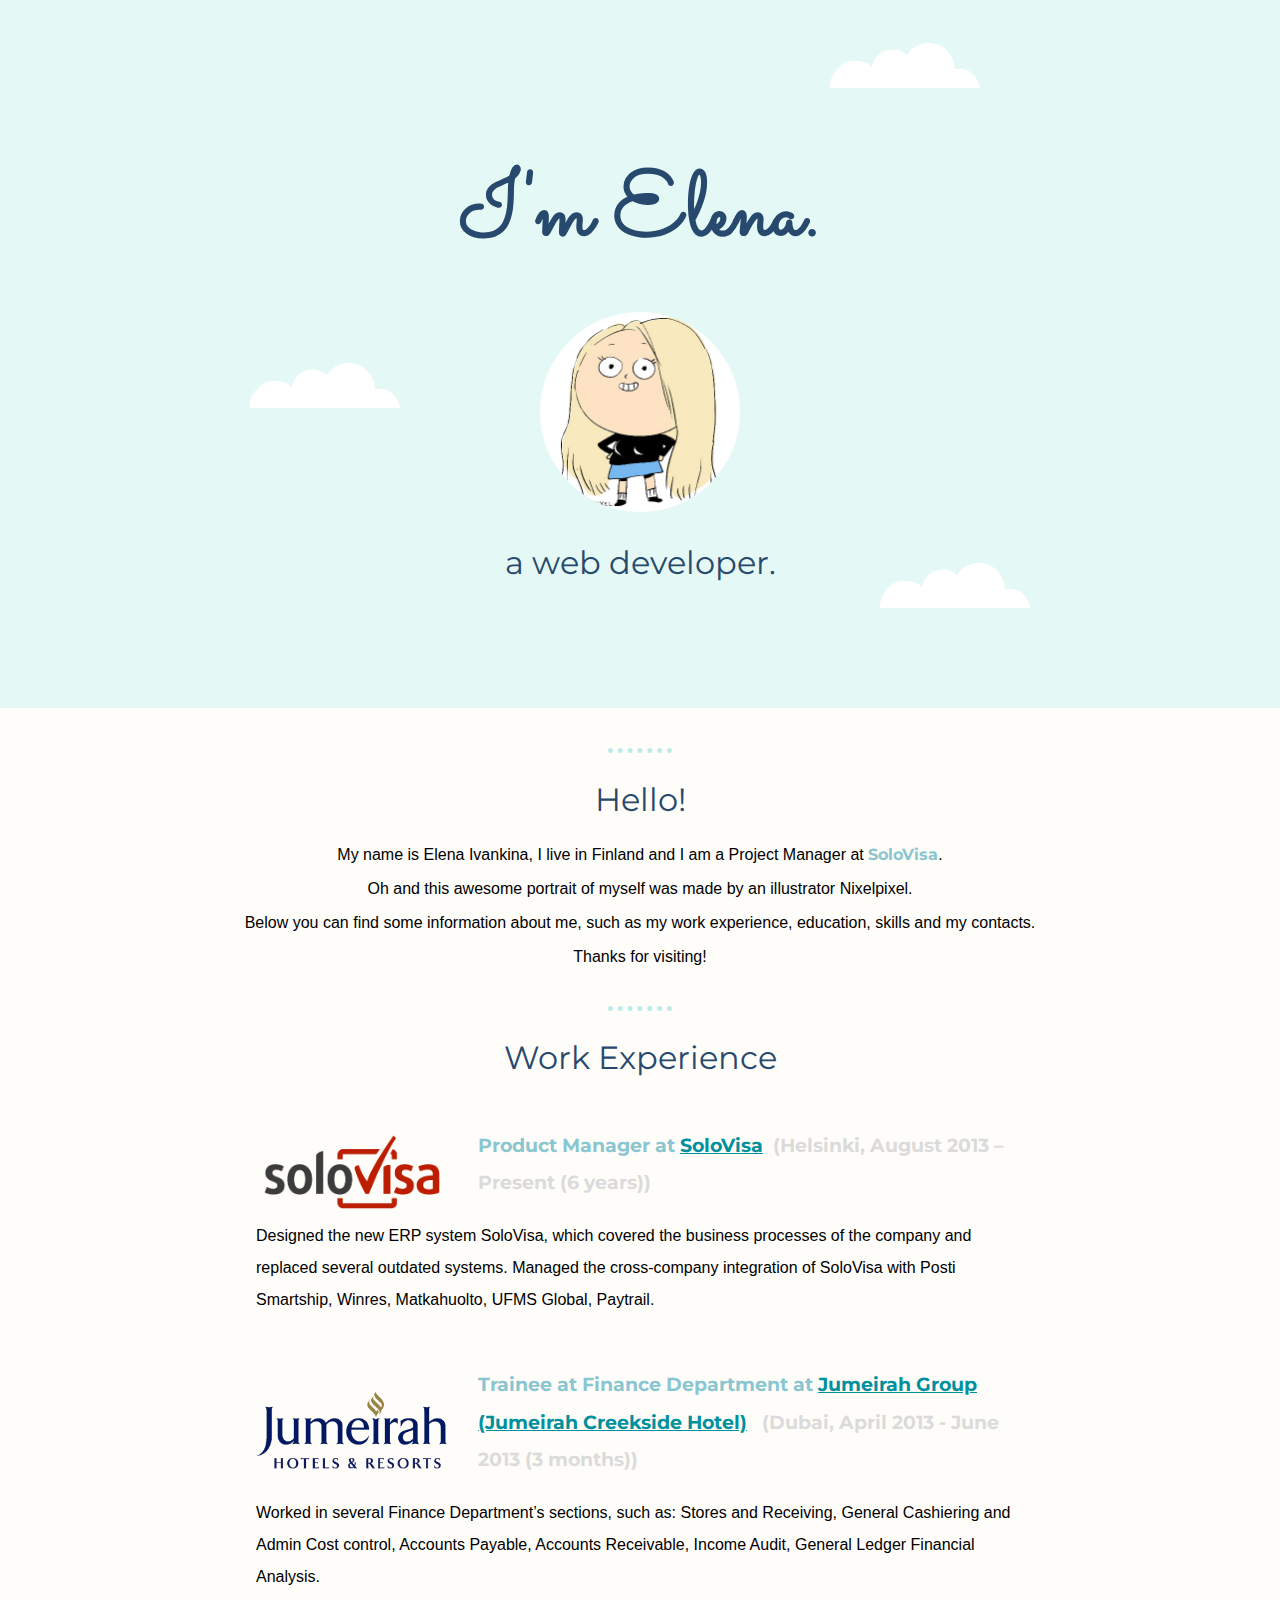
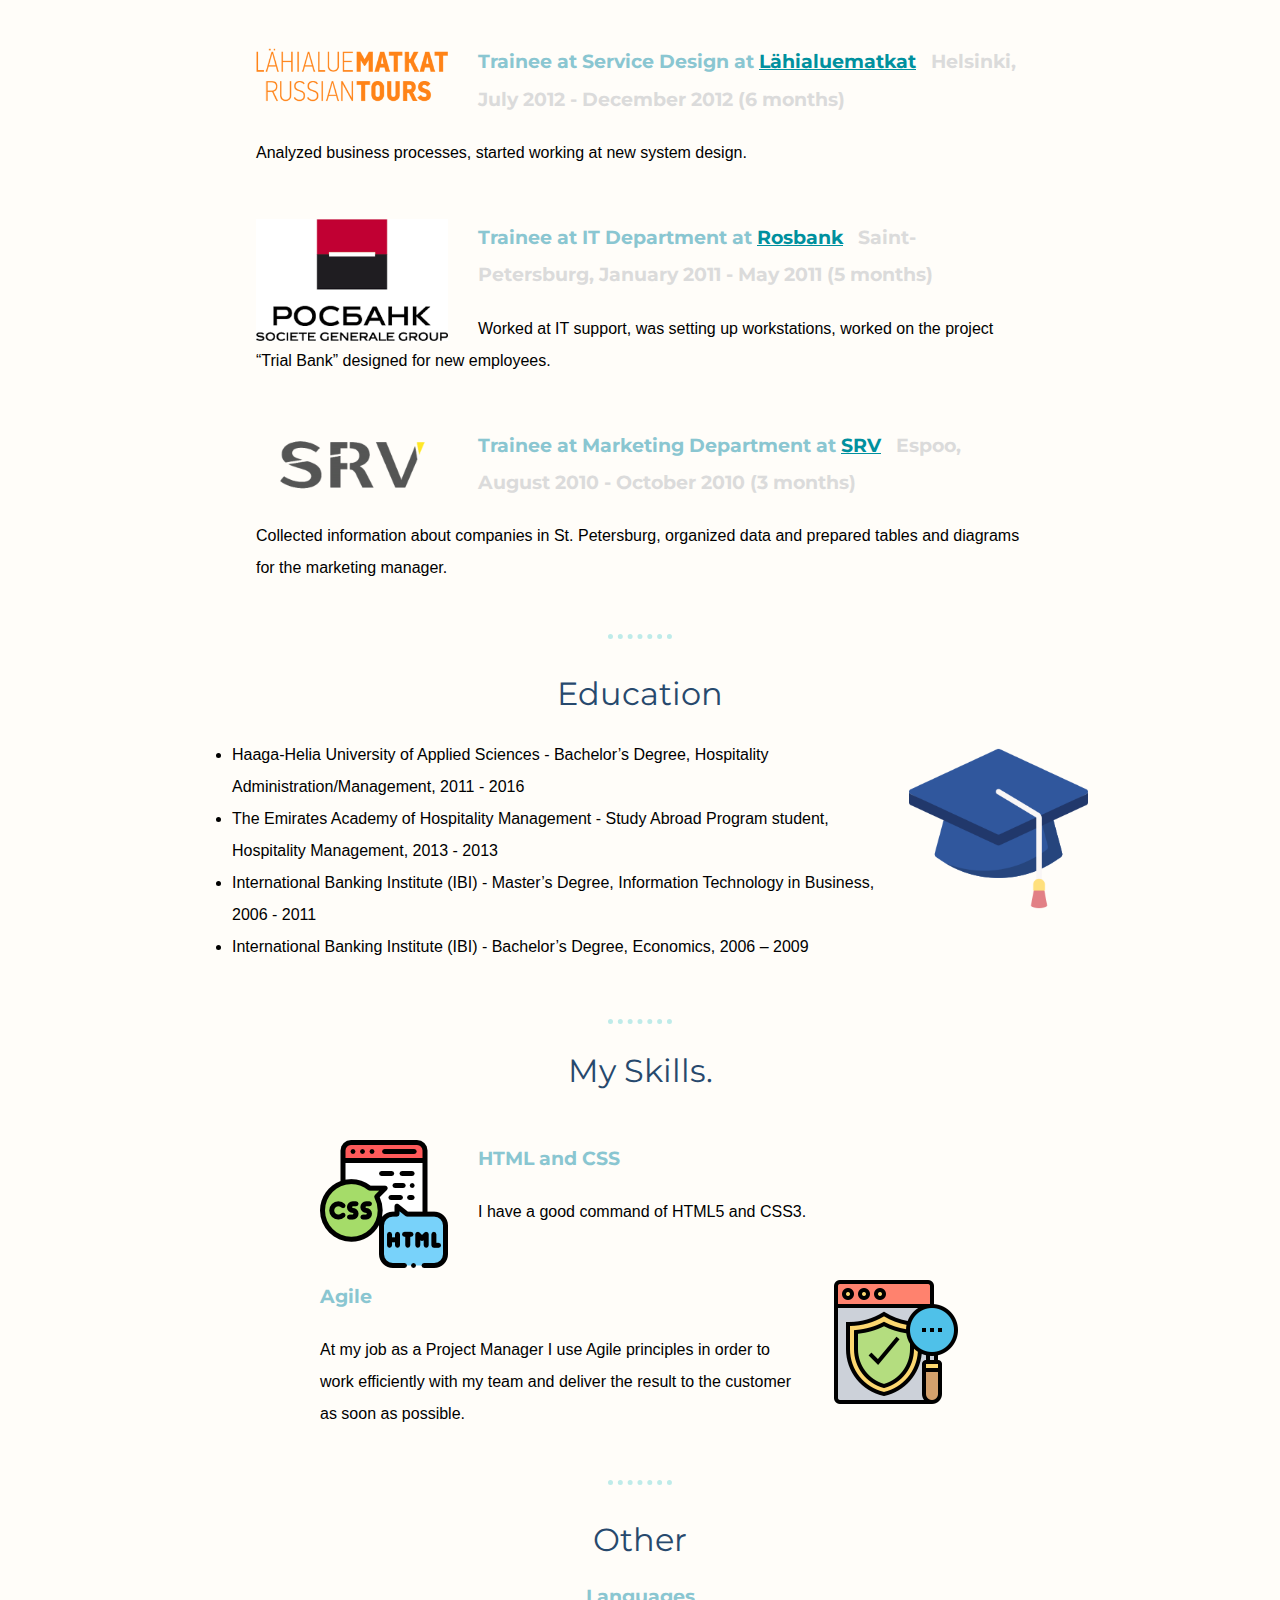
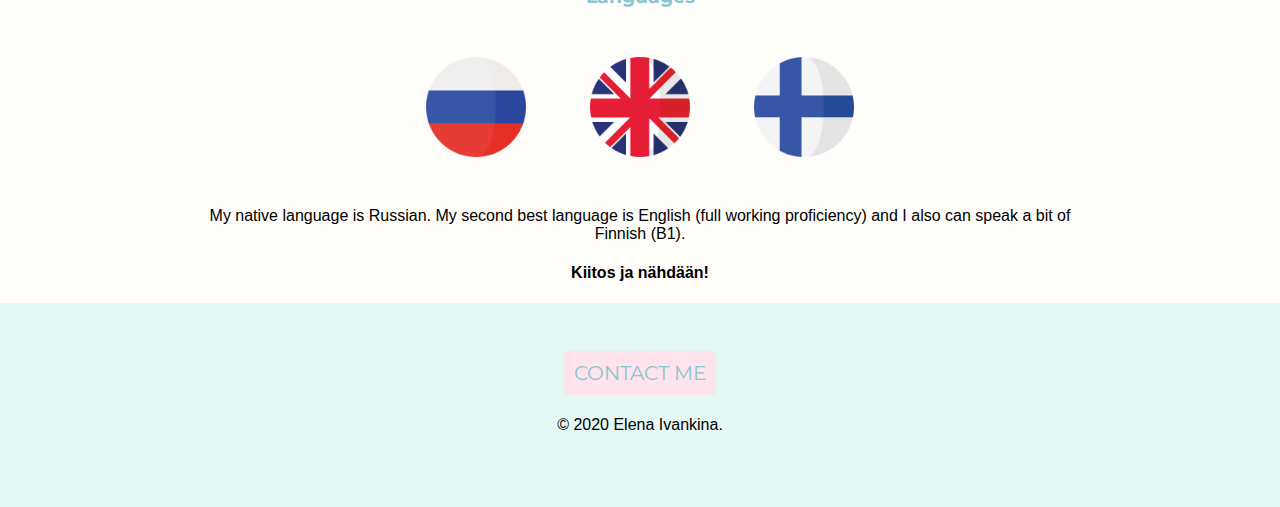
==== commit ffa14959: "Changed a bit description" ====
--- a/index.html
+++ b/index.html
@@ -27,7 +27,7 @@
   <div class="middle-container">
     <div class="profile">
       <h2>Hello!</h2>
-      <p>My name is Elena Ivankina, I am a Project Manager at <a href="https://solovisa.fi">SoloVisa</a>.</p>
+      <p>My name is Elena Ivankina, I live in Finland and I am a Project Manager at <a href="https://solovisa.fi">SoloVisa</a>.</p>
       <p>Oh and this awesome portrait of myself was made by an illustrator Nixelpixel.</p>
       <p>Below you can find some information about me, such as my work experience, education, skills and my contacts.</p>
       <p>Thanks for visiting!</p>
--- a/css/styles.css
+++ b/css/styles.css
@@ -187,6 +187,6 @@
 }
 
 .flags {
-  width: 10%;
+  width: 100px;
   margin: 30px;
 }
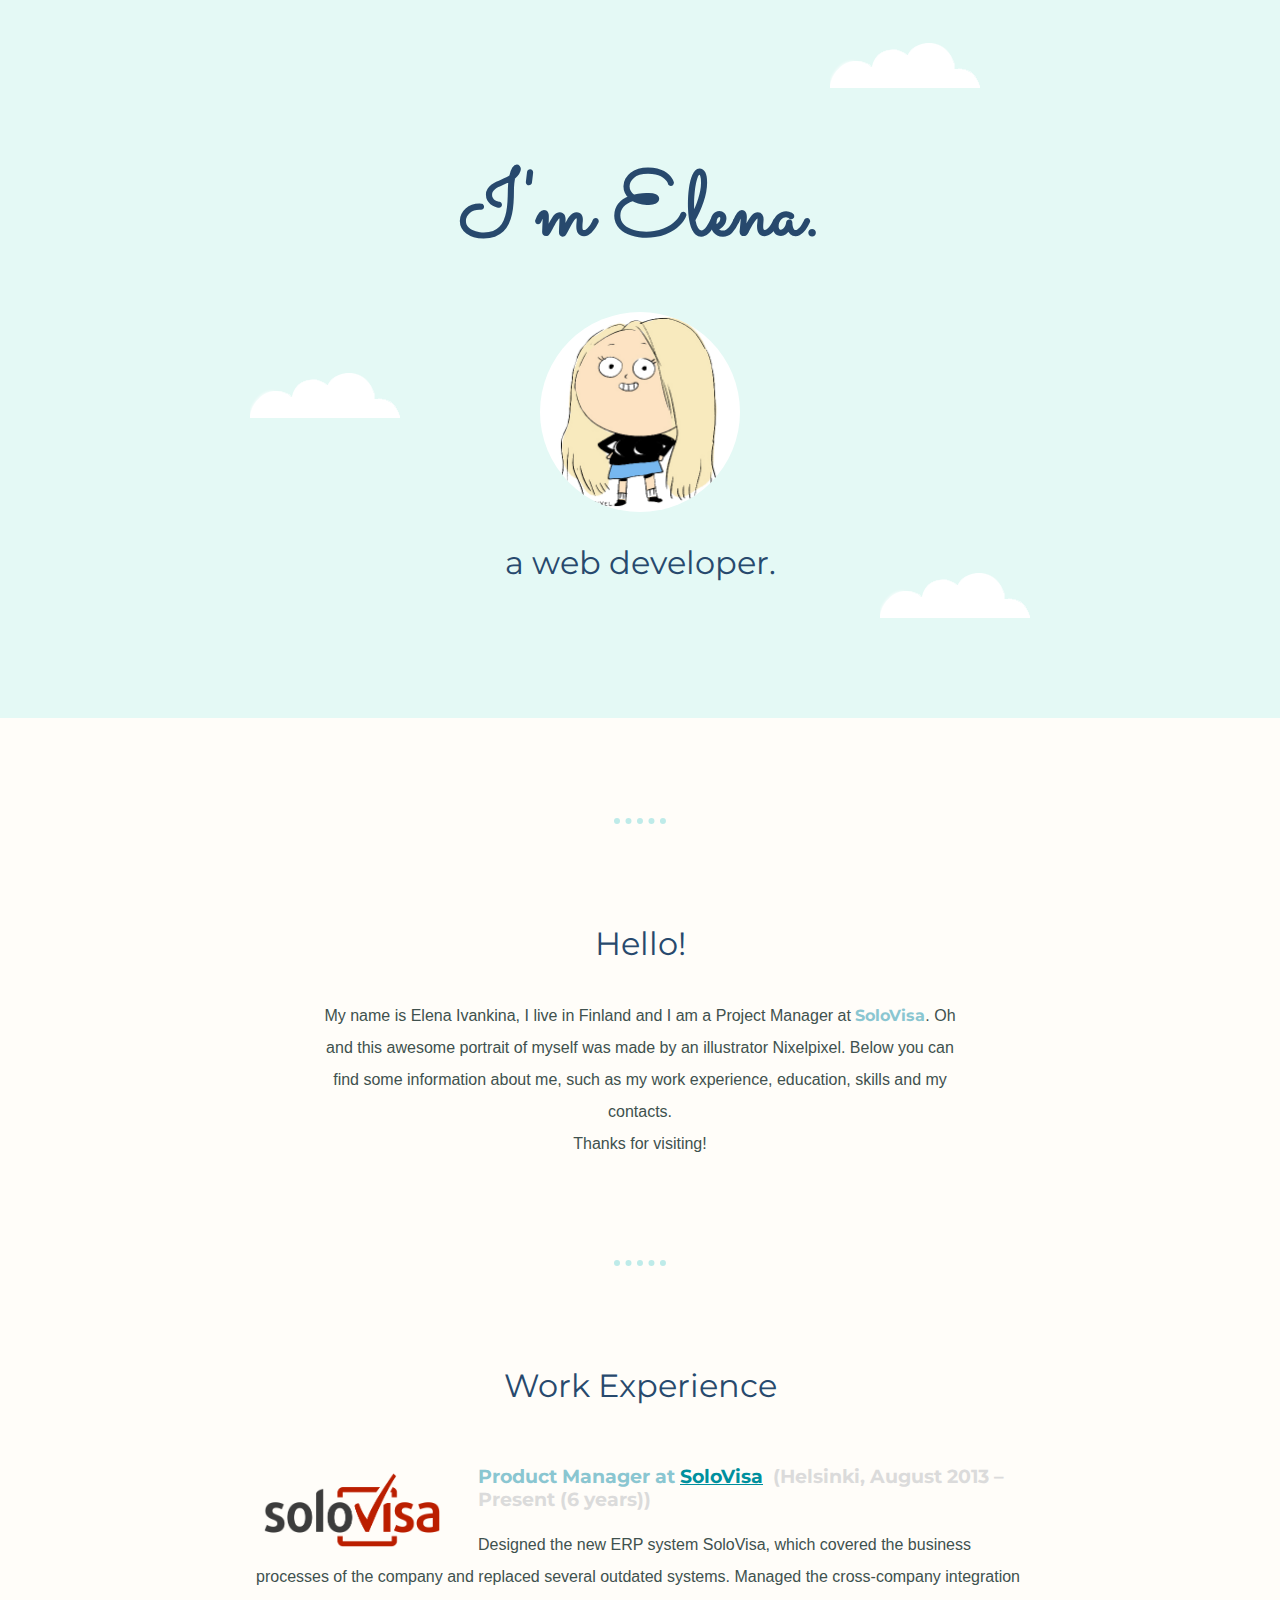
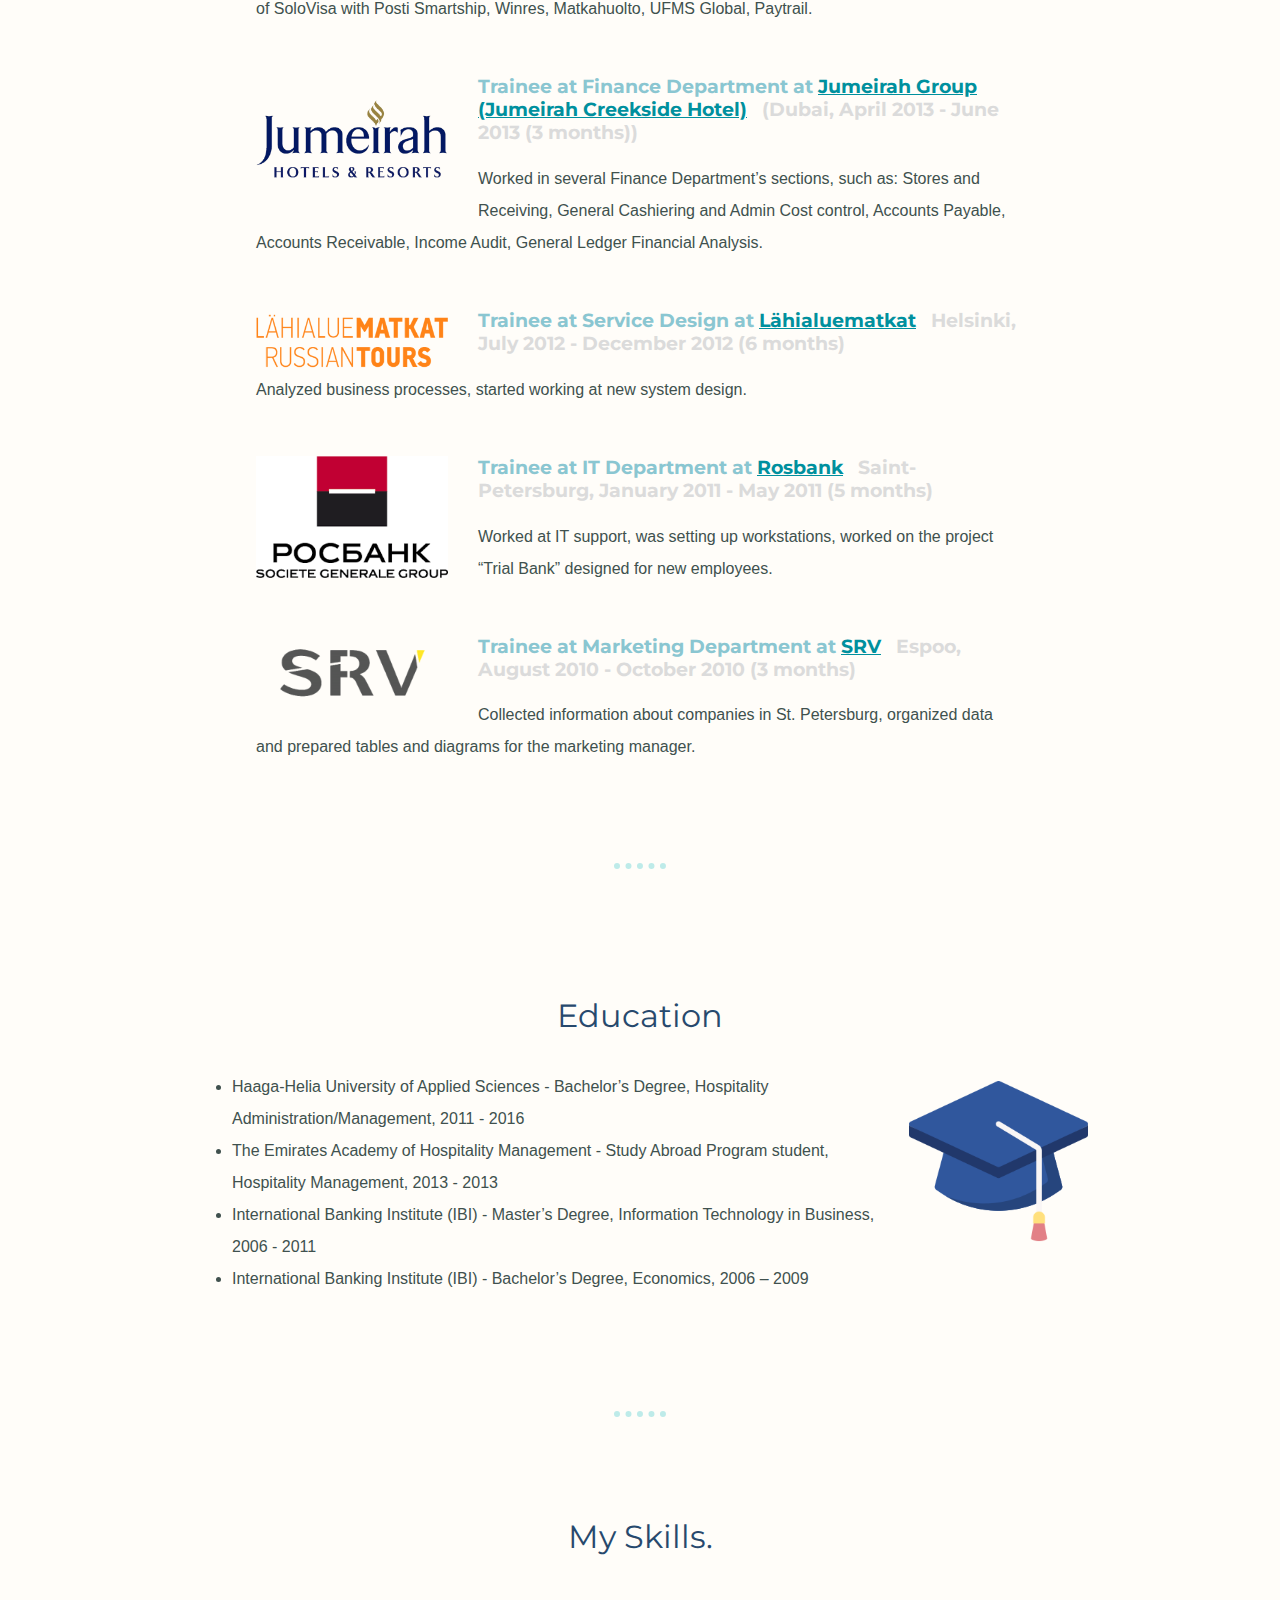
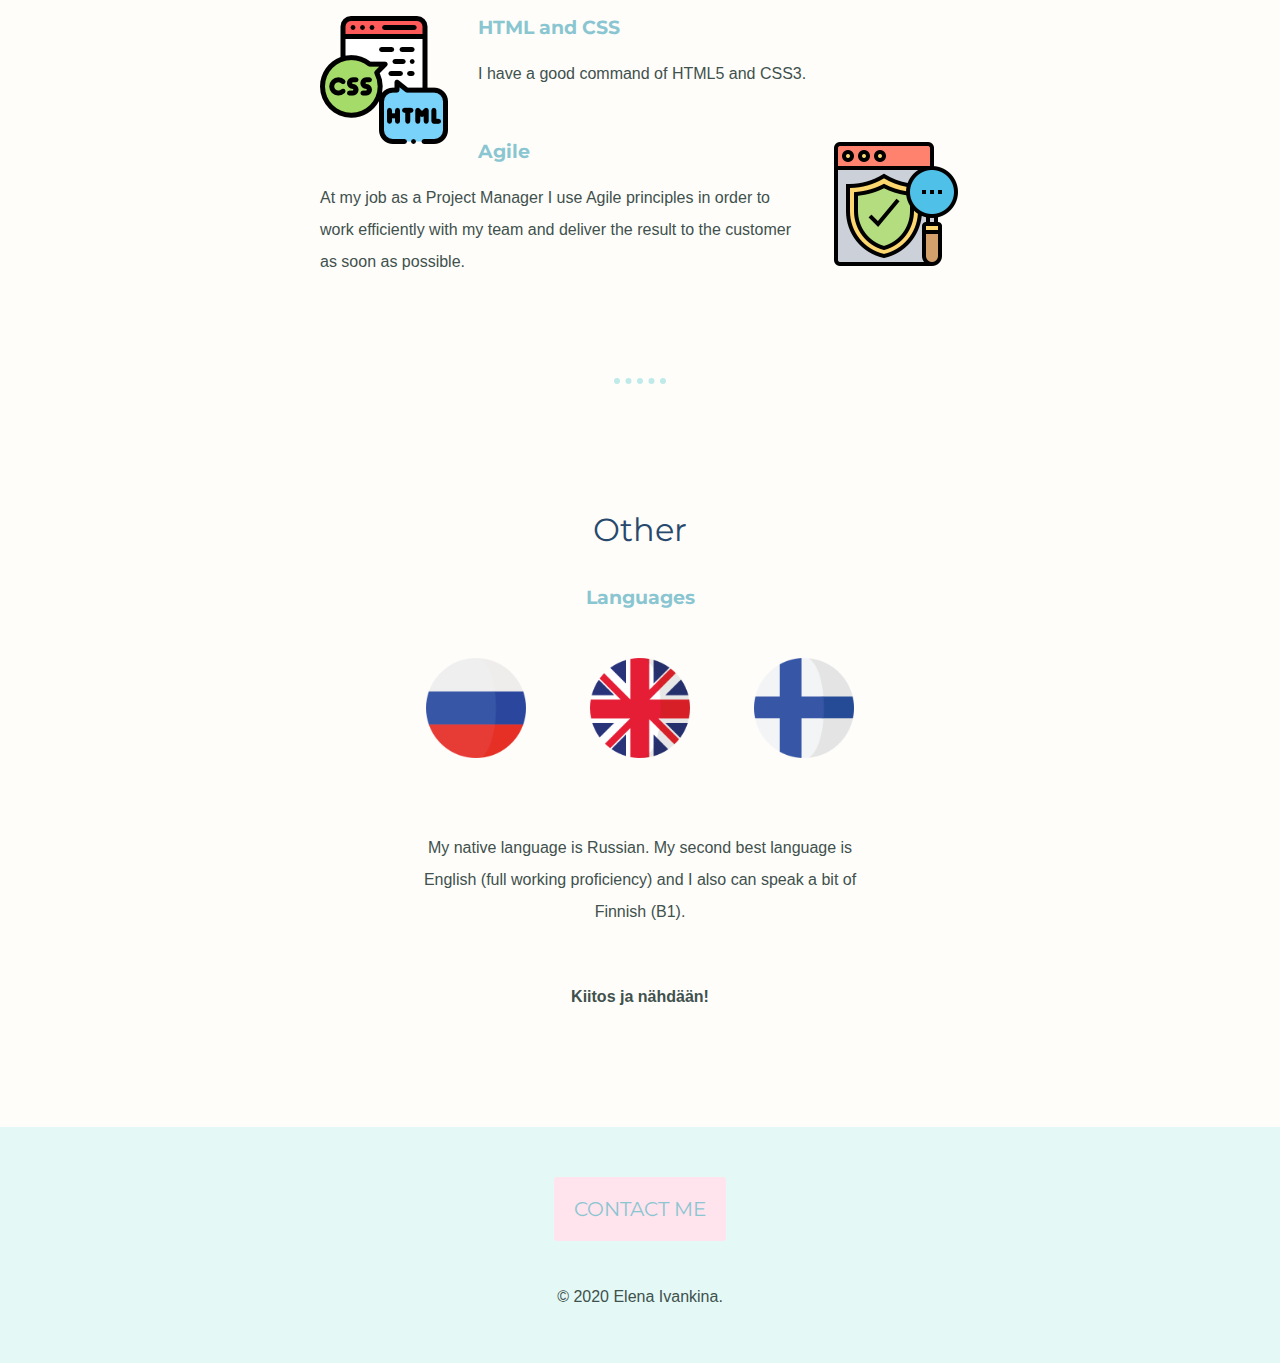
==== commit 2c220dde: "changed some margins" ====
--- a/index.html
+++ b/index.html
@@ -25,13 +25,13 @@
   <hr>
 
   <div class="middle-container">
-    <div class="profile">
+
       <h2>Hello!</h2>
-      <p>My name is Elena Ivankina, I live in Finland and I am a Project Manager at <a href="https://solovisa.fi">SoloVisa</a>.</p>
-      <p>Oh and this awesome portrait of myself was made by an illustrator Nixelpixel.</p>
-      <p>Below you can find some information about me, such as my work experience, education, skills and my contacts.</p>
-      <p>Thanks for visiting!</p>
-    </div>
+      <p class="profile">My name is Elena Ivankina, I live in Finland and I am a Project Manager at <a href="https://solovisa.fi">SoloVisa</a>.
+      Oh and this awesome portrait of myself was made by an illustrator Nixelpixel.
+      Below you can find some information about me, such as my work experience, education, skills and my contacts.</p>
+      <p class="profile">Thanks for visiting!</p>
+
 
     <hr>
 
@@ -113,7 +113,7 @@
       <img class="flags" src="img/rus.png" alt="">
       <img class="flags" src="img/eng.png" alt="">
       <img class="flags" src="img/fin.png" alt="">
-      <p>My native language is Russian. My second best language is English (full working proficiency) and I also can speak a bit of Finnish (B1).</p>
+      <p class="message">My native language is Russian. My second best language is English (full working proficiency) and I also can speak a bit of Finnish (B1).</p>
       <h4>Kiitos ja nähdään!</h4>
     </div>
   </div>
@@ -121,7 +121,7 @@
 
   <footer>
     <a class="contact-button" href="contacts.html">CONTACT ME</a>
-    <p>© 2020 Elena Ivankina.</p>
+    <p class="copyright">© 2020 Elena Ivankina.</p>
   </footer>
 
 </body>
--- a/css/styles.css
+++ b/css/styles.css
@@ -4,14 +4,15 @@
   font-family: brandon-grotesque, HelveticaNeue-Light, "Helvetica Neue Light", "Helvetica Neue", Helvetica, Arial, "Lucida Grande", sans-serif;
   margin: 0;
   text-align: center;
+  color: #40514E;
 }
 
 hr {
   border-style: dotted none none;
   border-color: #beebe9;
-  border-width: 5px;
-  width: 5%;
-  margin-top: 40px;
+  border-width: 6px;
+  width: 4%;
+  margin: 100px auto;
 }
 
 h1 {
@@ -26,6 +27,7 @@
   font-size: 2rem;
   color: #27496d;
   font-weight: normal;
+  padding-bottom: 10px;
 }
 
 h3 {
@@ -60,12 +62,21 @@
 
 footer {
   background-color: #E4F9F5;
-  position: relative;
-  padding: 50px;
+  padding: 30px 0;
+}
+
+p {
   line-height: 2;
 }
 
 /* ############### CLASS SELECTORS ############### */
+
+
+
+.profile {
+  width: 50%;
+  margin: auto;
+}
 
 .footer-link {
   margin: 10px;
@@ -80,12 +91,13 @@
 
 .contact-button {
   background-color: #ffe3ed;
-  padding: 10px;
+  padding: 20px;
   text-decoration: none;
   font-size: 20px;
   border-radius: 3px;
   font-weight: normal;
-  margin: 20px;
+  margin: 20px auto;
+  display: inline-block;
 }
 
 .contact-button:hover {
@@ -104,6 +116,10 @@
   padding-bottom: 100px;
 }
 
+.middle-container {
+  margin: 100px 0;
+}
+
 .education-container {
   position: relative;
   width: 70%;
@@ -119,14 +135,12 @@
   width: 50%;
   margin: 50px auto;
   text-align: left;
-  line-height: 2;
 }
 
 .work-row {
   width: 60%;
   margin: 50px auto;
   text-align: left;
-  line-height: 2;
 }
 
 .other-container {
@@ -190,3 +204,12 @@
   width: 100px;
   margin: 30px;
 }
+
+.message {
+  width: 50%;
+  margin: 40px auto 60px;
+}
+
+.copyright {
+  margin: 20px 0;
+}
